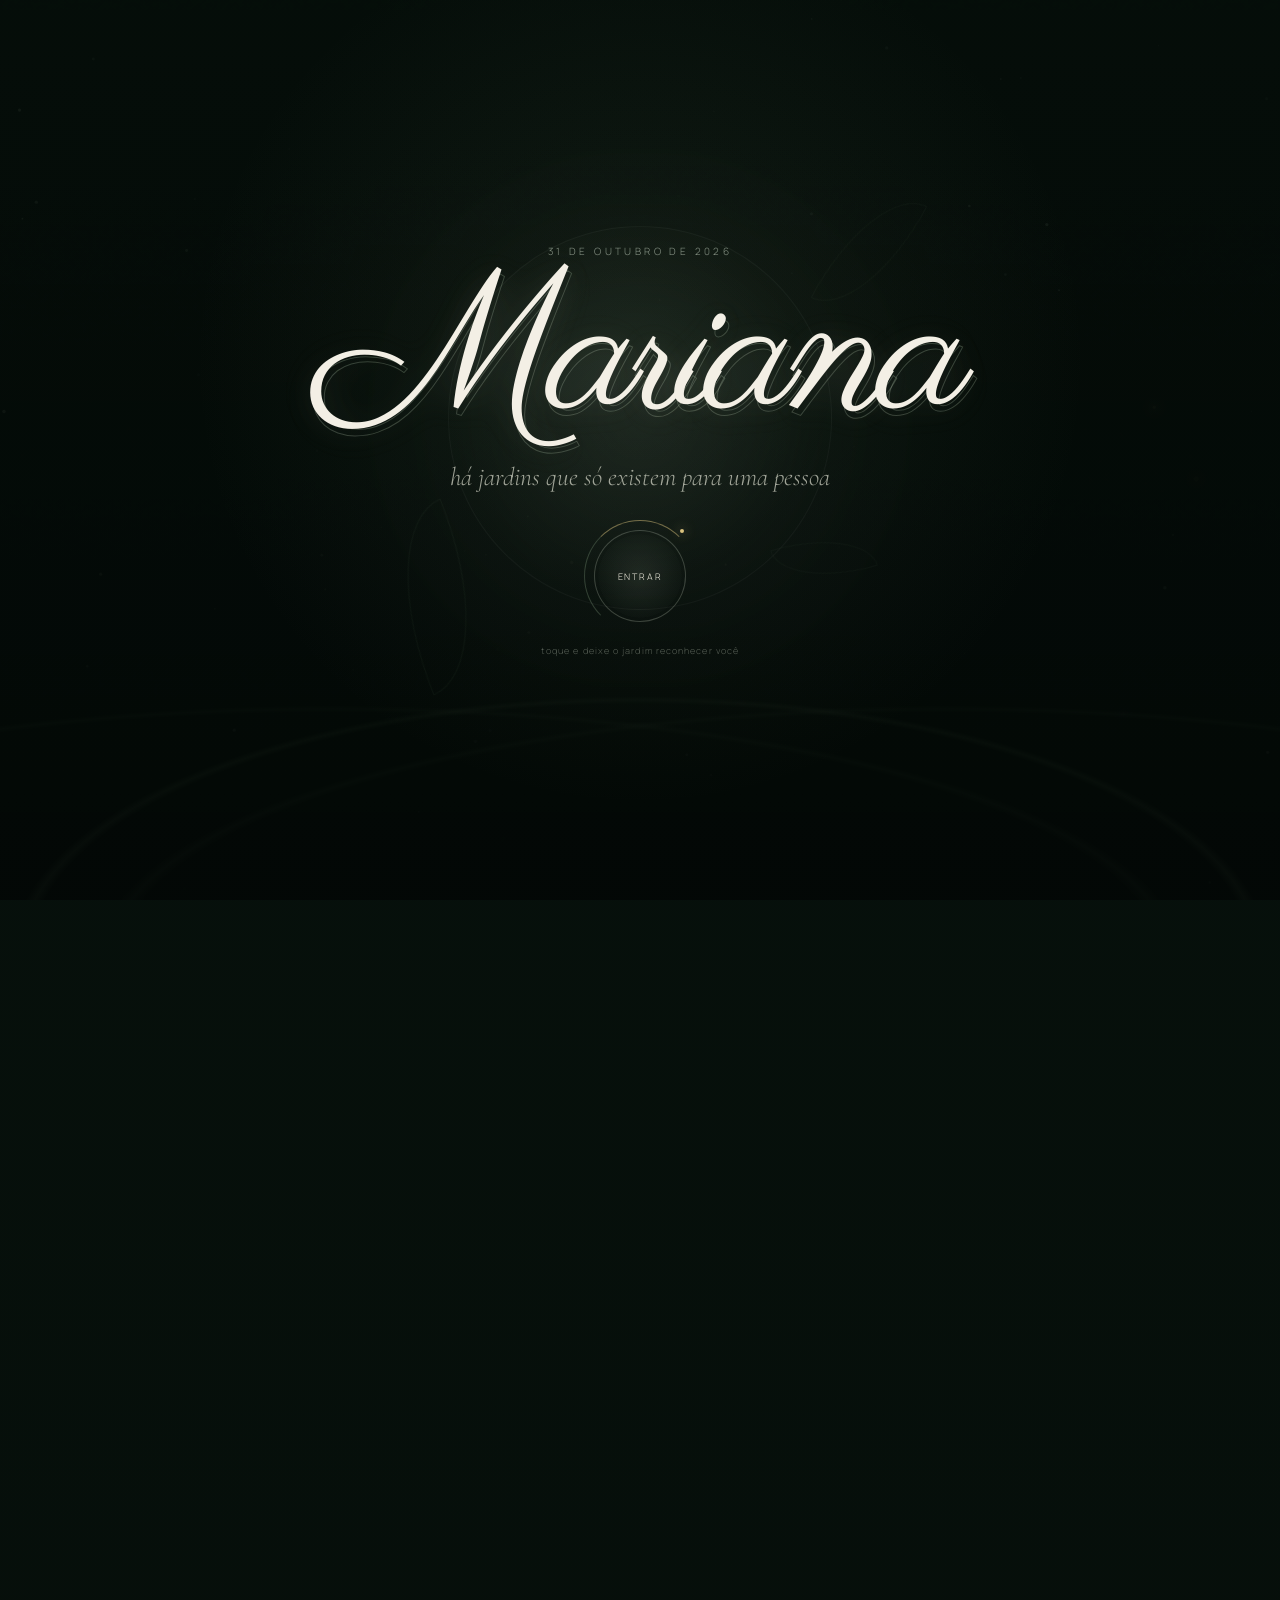
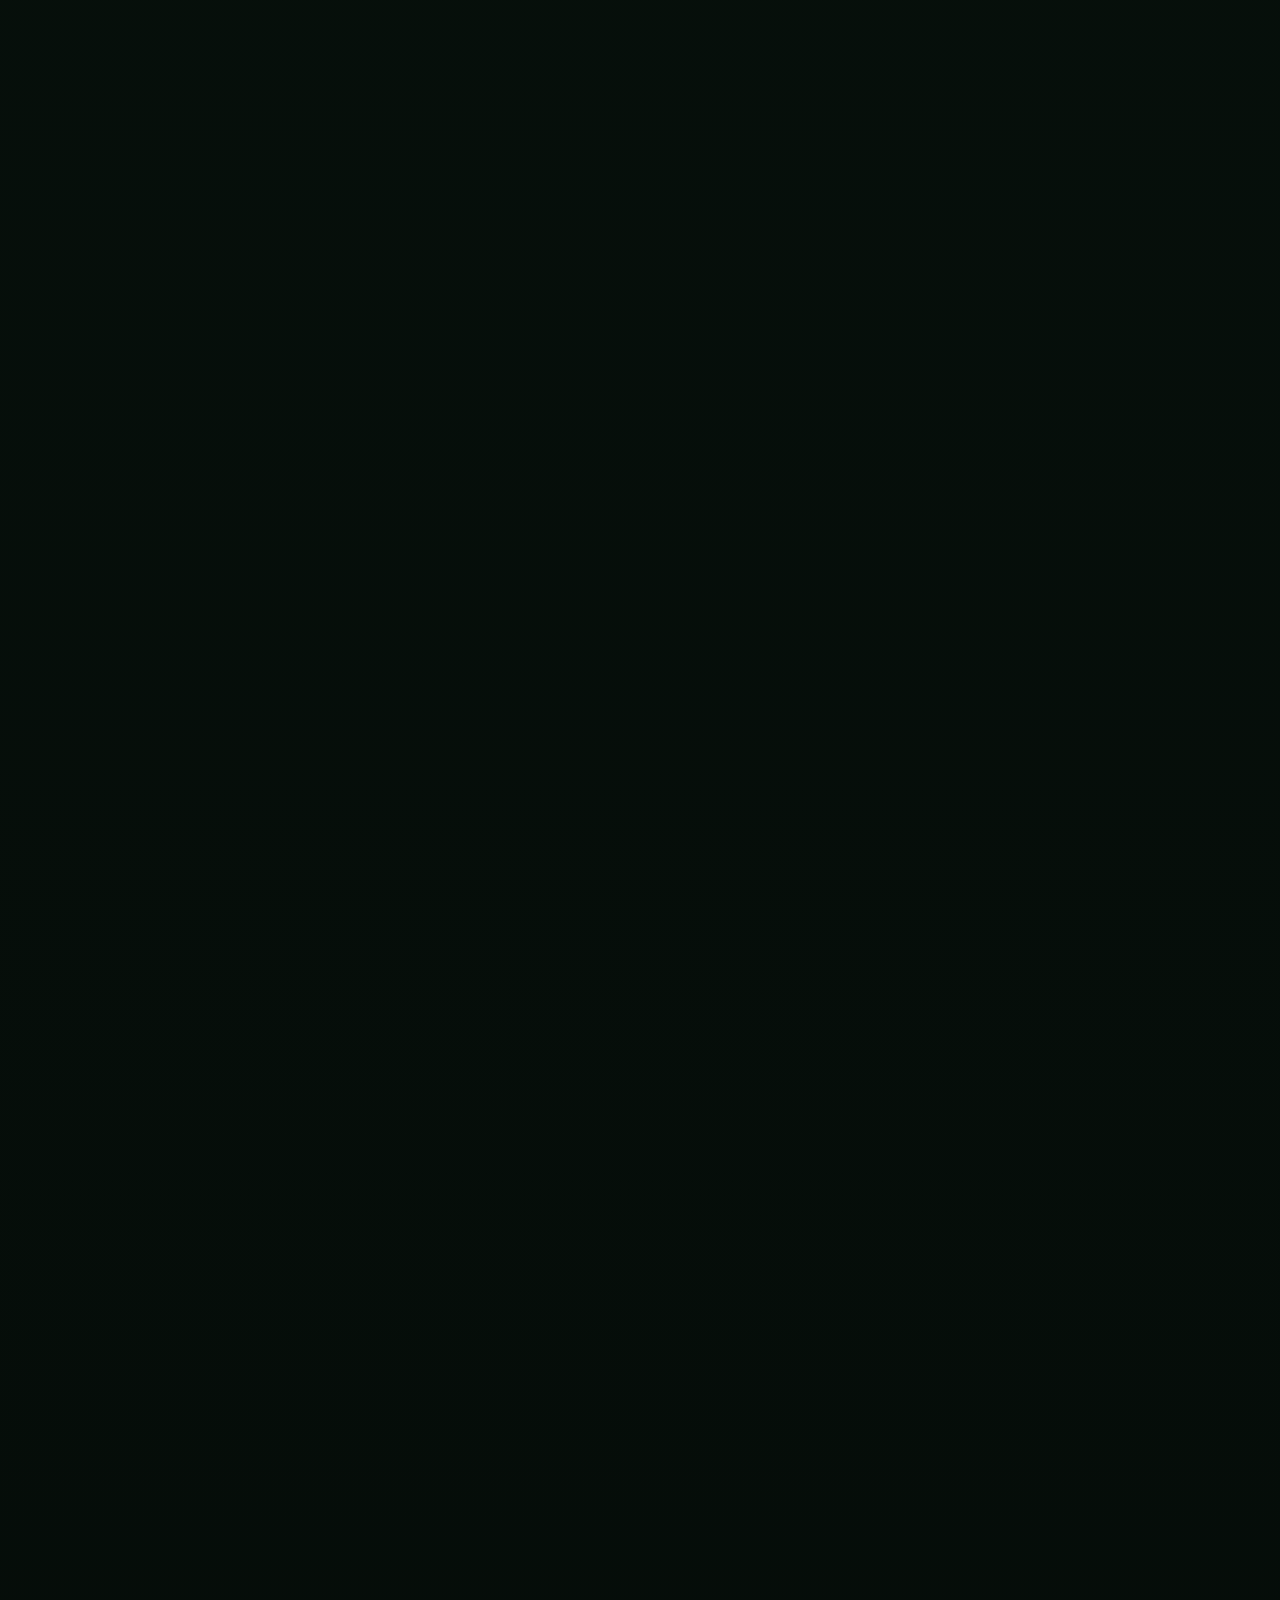
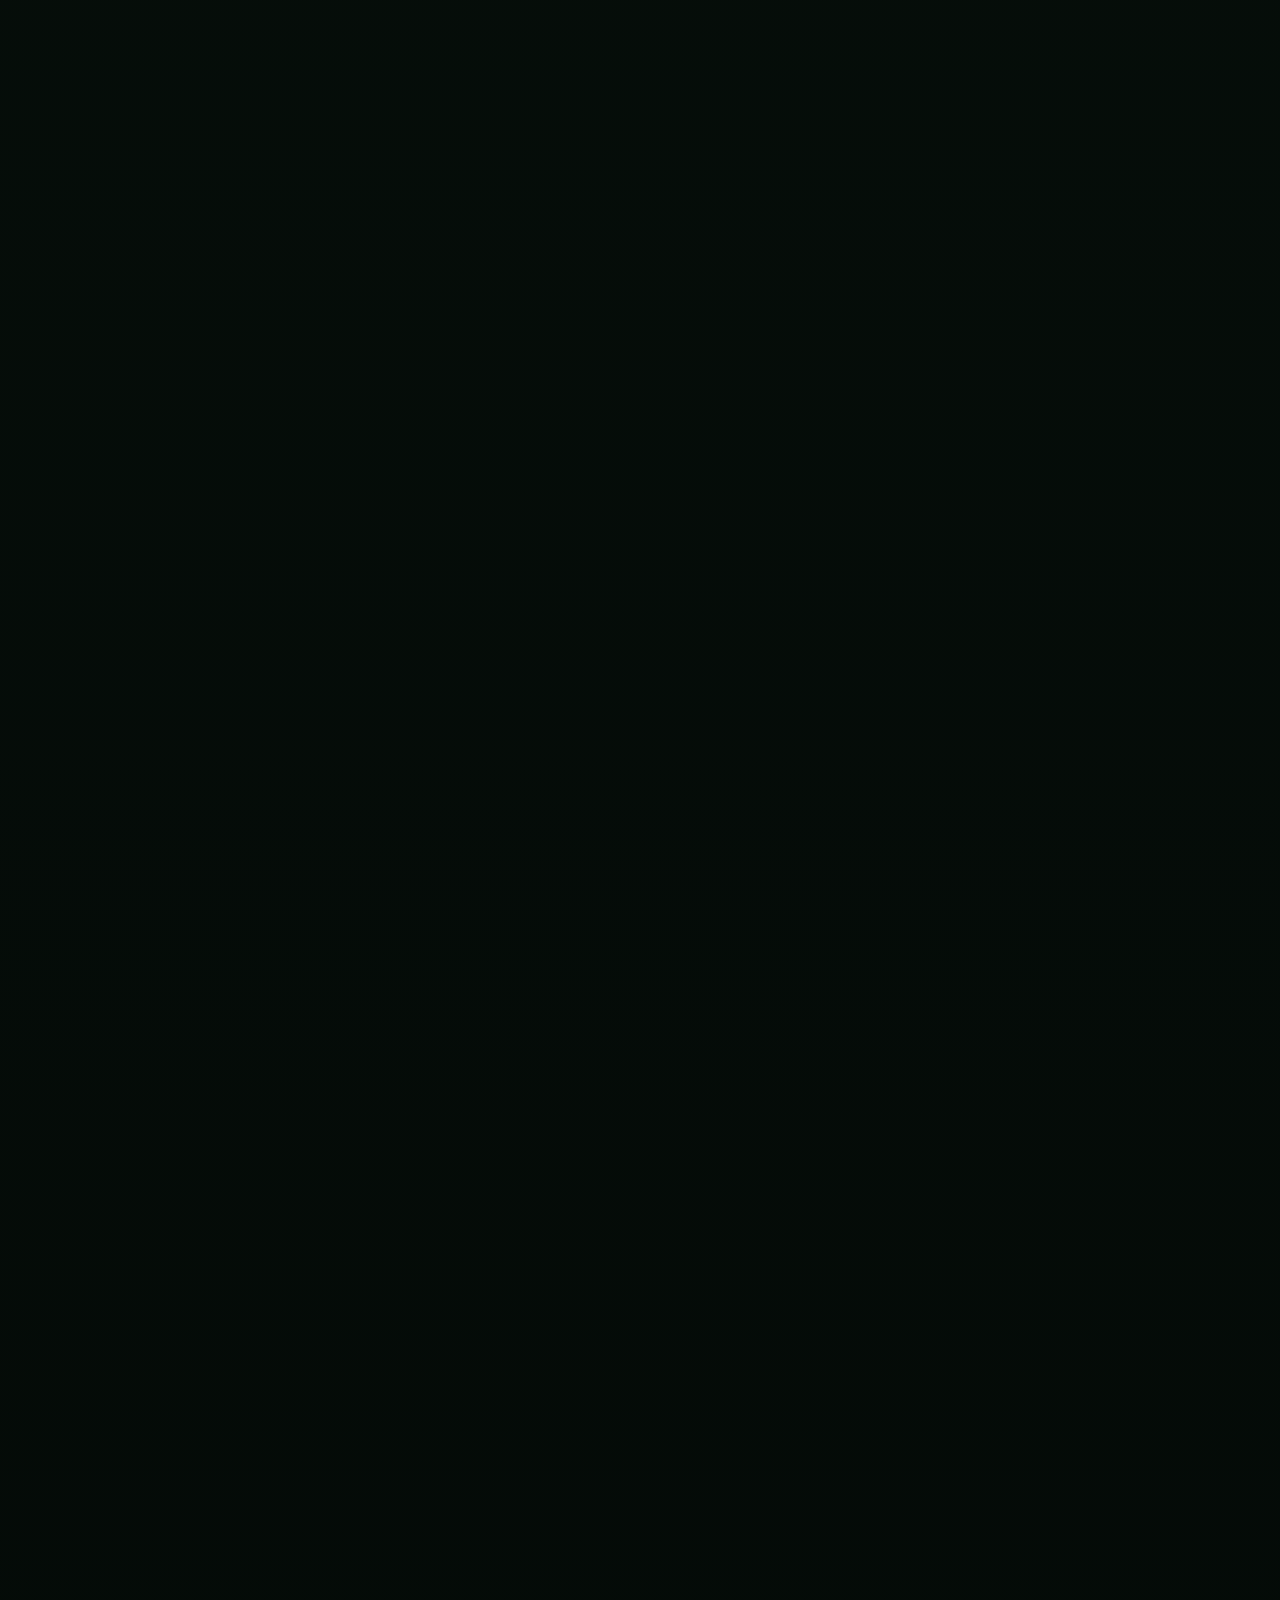
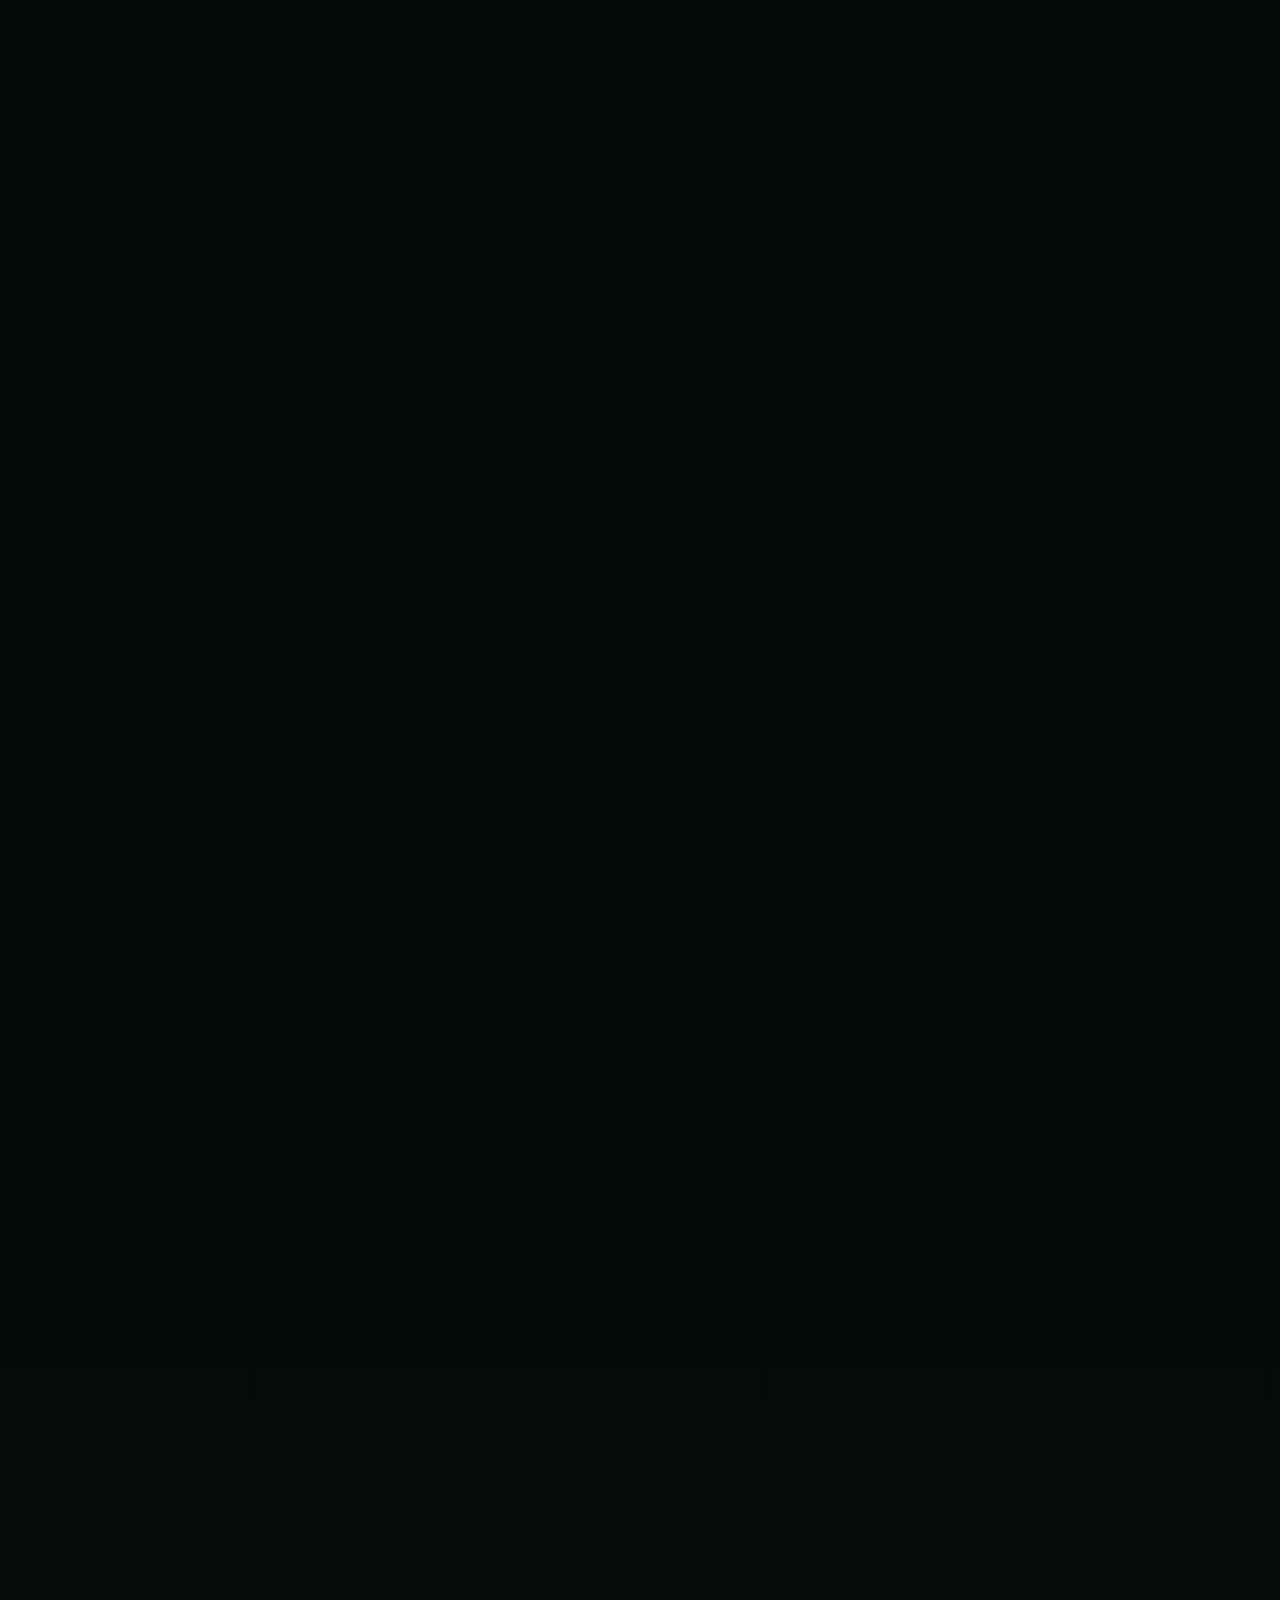
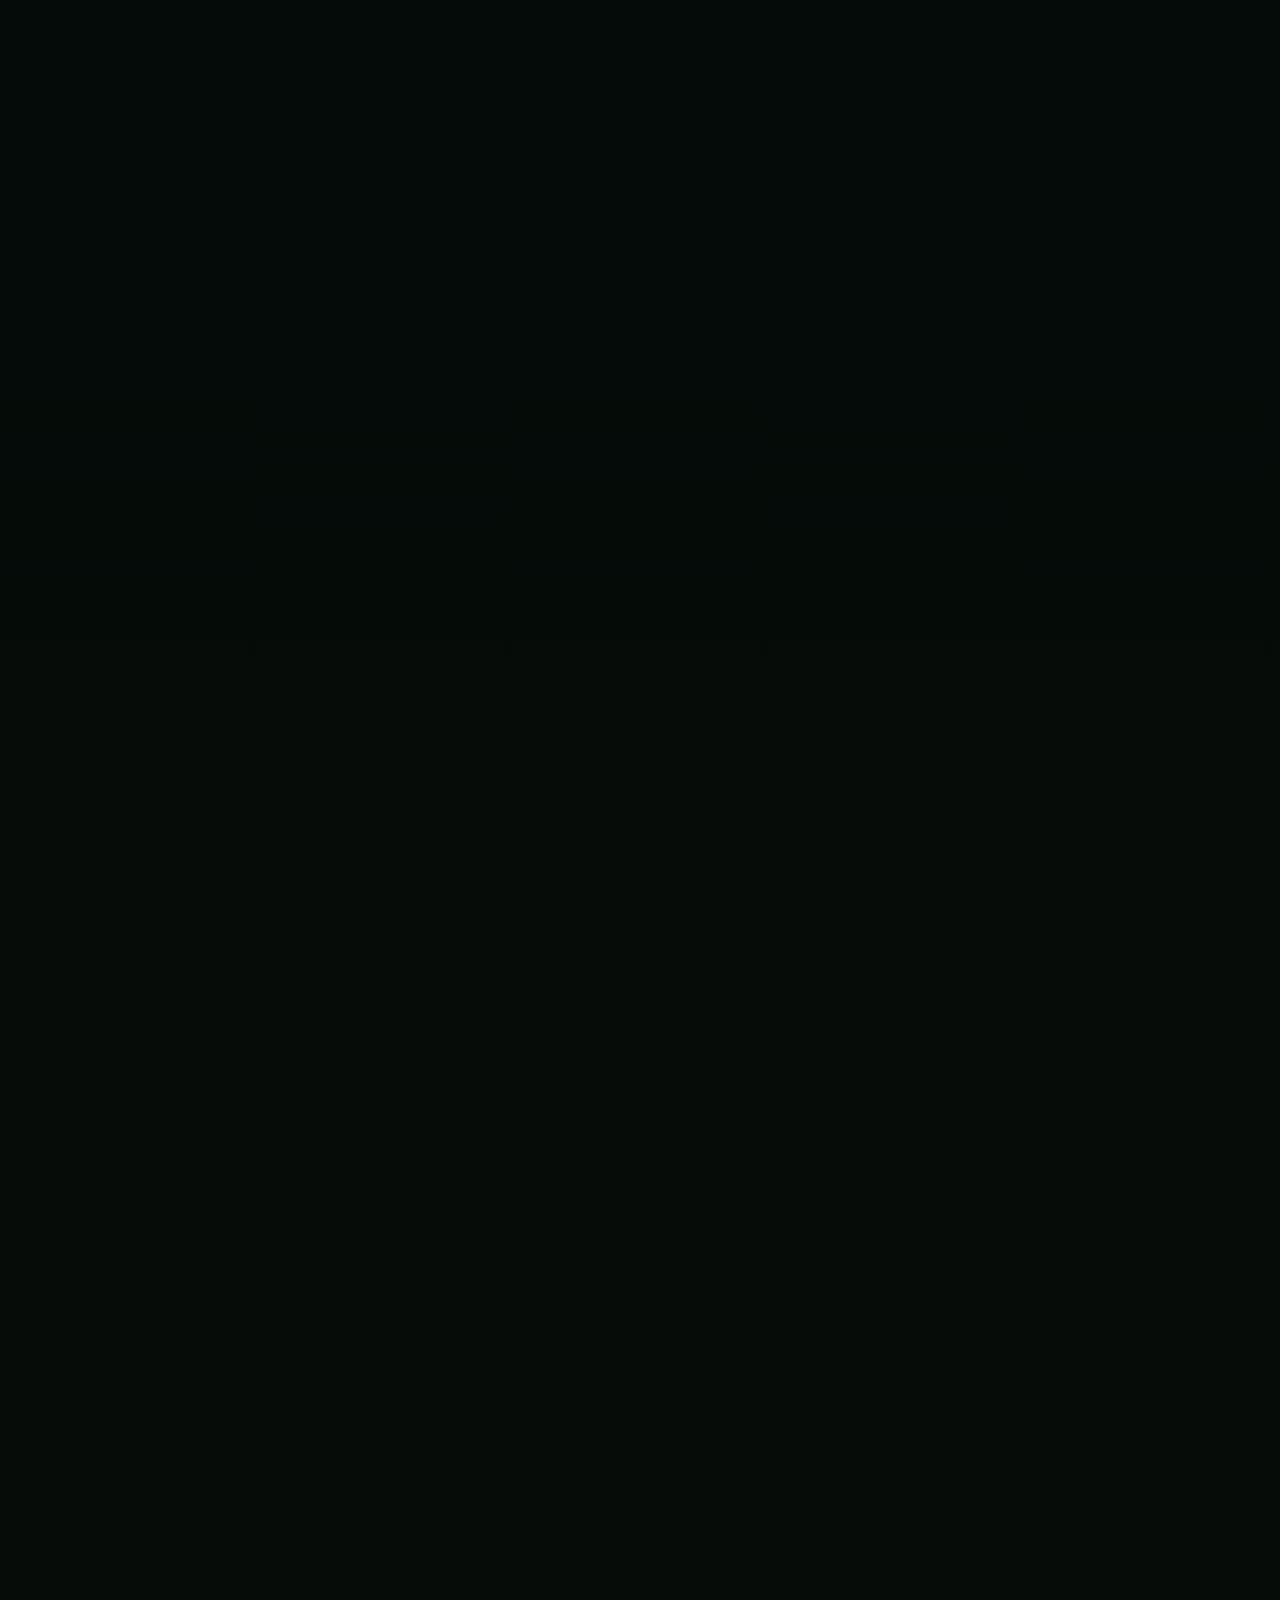
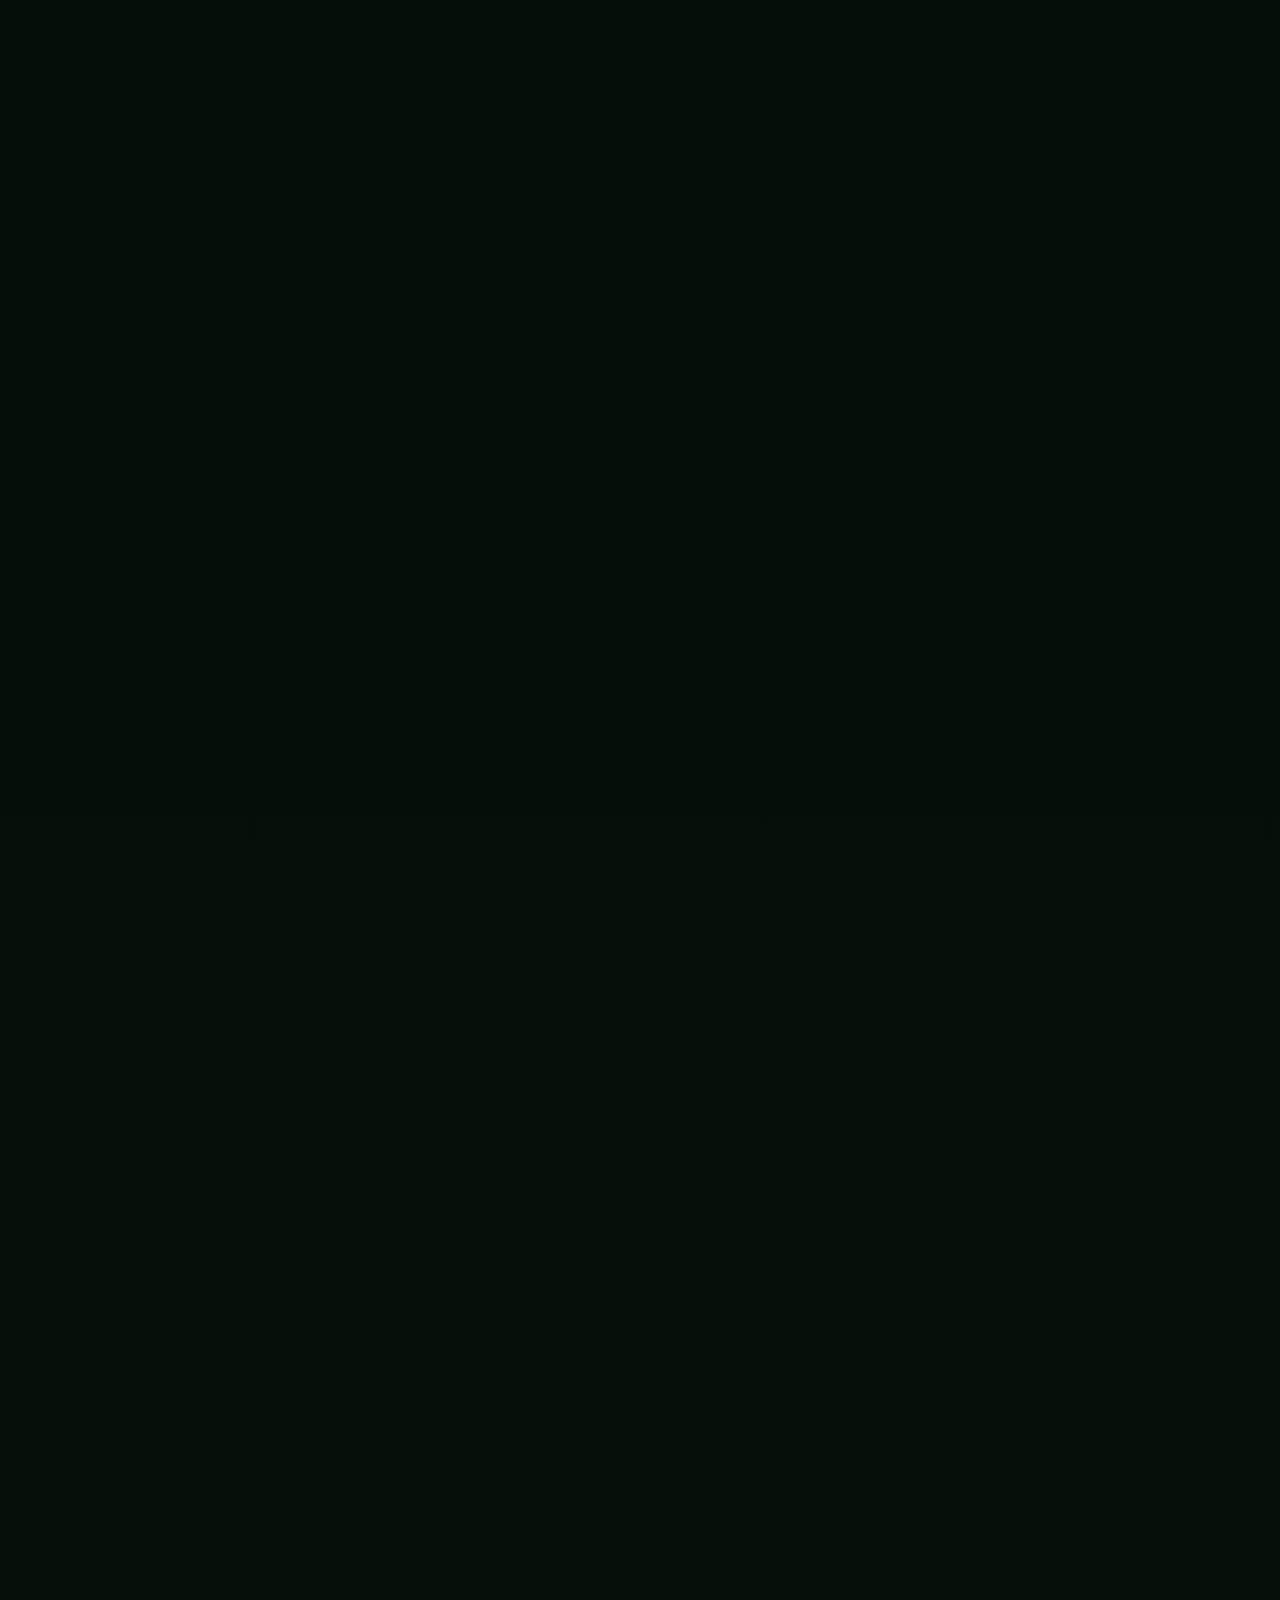
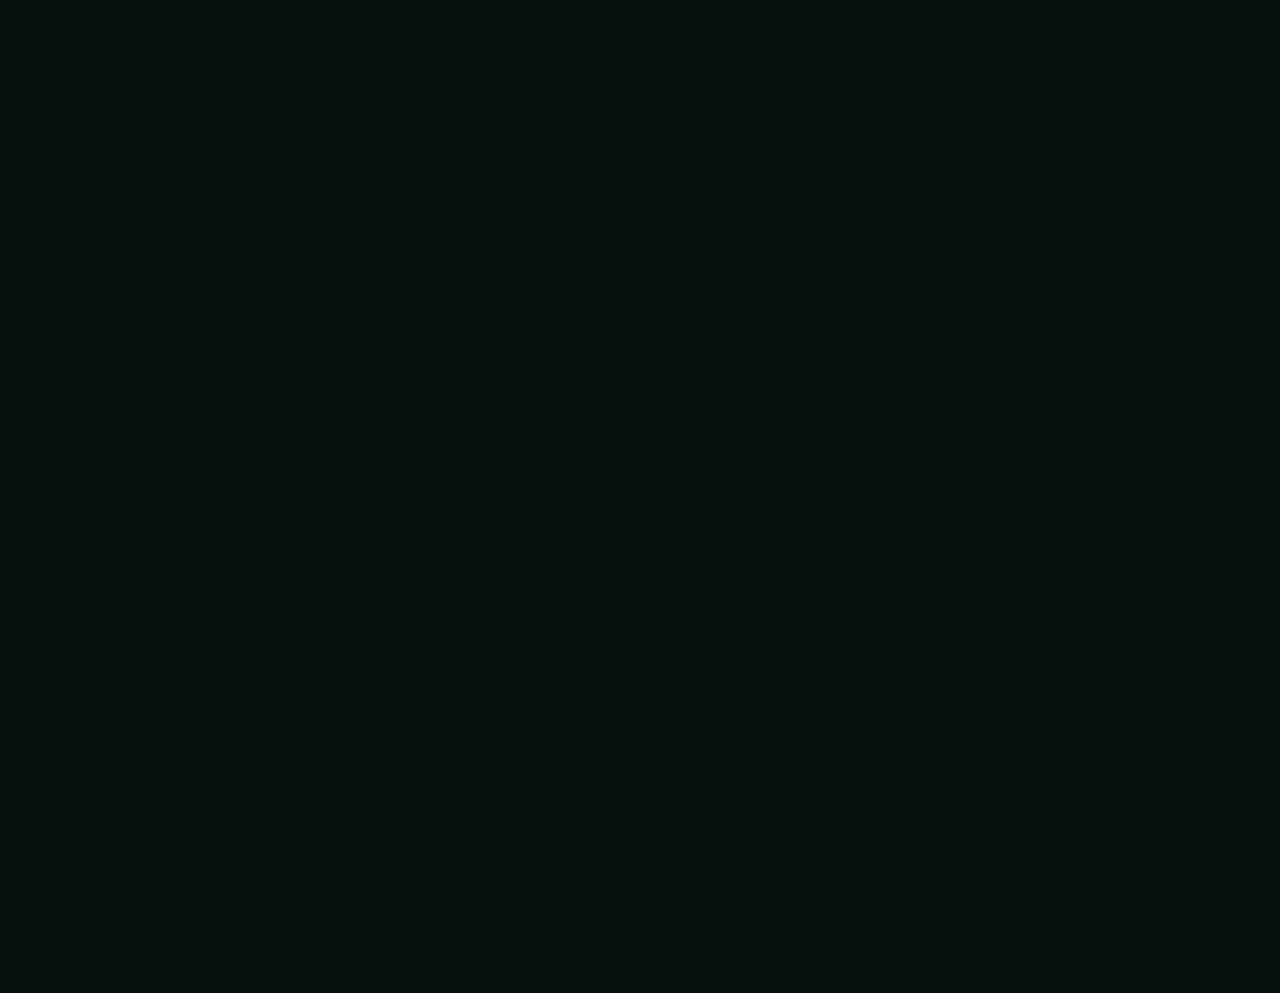
==== index.html @ f727114e "Add files via upload" ====
<!doctype html>
<html lang="pt-BR">
<head>
  <meta charset="utf-8" />
  <meta name="viewport" content="width=device-width, initial-scale=1, viewport-fit=cover" />
  <meta name="theme-color" content="#07100c" />
  <meta name="description" content="Um jardim digital criado para Mariana Machado florescer em 31 de outubro." />
  <meta property="og:title" content="Mariana floresce" />
  <meta property="og:description" content="Algumas pessoas recebem flores. Mariana recebeu um jardim que aprende a florescer com ela." />
  <meta property="og:type" content="website" />
  <link rel="icon" href="flower-icon.svg" type="image/svg+xml" />
  <link rel="preconnect" href="https://fonts.googleapis.com" />
  <link rel="preconnect" href="https://fonts.gstatic.com" crossorigin />
  <link href="https://fonts.googleapis.com/css2?family=Cormorant+Garamond:ital,wght@0,400;0,500;0,600;1,400;1,500&family=Manrope:wght@300;400;500;600&family=Parisienne&display=swap" rel="stylesheet" />
  <link rel="stylesheet" href="styles.css" />
  <title>Mariana floresce</title>
</head>
<body>
  <canvas id="nightCanvas" aria-hidden="true"></canvas>
  <canvas id="gardenCanvas" aria-hidden="true"></canvas>
  <div class="grain" aria-hidden="true"></div>

  <button class="sound-button glass" id="soundButton" aria-label="Ativar som">
    <span class="sound-dot"></span>
    <span class="sound-label">som</span>
  </button>

  <div class="progress" aria-hidden="true"><span id="progressBar"></span></div>

  <section class="gate" id="gate" aria-label="Entrada do jardim">
    <div class="gate-moon" aria-hidden="true">
      <div class="moon-halo"></div>
      <div class="moon-core"></div>
      <div class="moon-leaf leaf-a"></div>
      <div class="moon-leaf leaf-b"></div>
      <div class="moon-leaf leaf-c"></div>
    </div>

    <div class="gate-copy">
      <p class="eyebrow">31 de outubro de 2026</p>
      <h1 class="signature" data-text="Mariana">Mariana</h1>
      <p class="gate-line">há jardins que só existem para uma pessoa</p>
      <button class="enter-button" id="enterButton">
        <span>entrar</span>
        <span class="enter-orbit" aria-hidden="true"></span>
      </button>
      <p class="microcopy">toque e deixe o jardim reconhecer você</p>
    </div>

    <div class="gate-roots" aria-hidden="true"></div>
  </section>

  <main id="experience" class="experience" aria-hidden="true">
    <section class="scene hero-scene" id="sceneHero">
      <div class="scene-inner hero-inner">
        <p class="eyebrow reveal">uma noite para Mariana Machado</p>
        <h2 class="display reveal">
          algumas noites assustam
          <span>esta queria florescer</span>
        </h2>
        <p class="body-copy reveal">
          mova devagar
          <br />
          onde você passar algo vai nascer
        </p>
        <div class="scroll-cue reveal" aria-hidden="true">
          <span></span>
          <small>desça como quem entra num bosque</small>
        </div>
      </div>
      <div class="hero-bloom" aria-hidden="true">
        <div class="petal p1"></div><div class="petal p2"></div><div class="petal p3"></div><div class="petal p4"></div>
        <div class="petal p5"></div><div class="petal p6"></div><div class="petal p7"></div><div class="petal p8"></div>
        <div class="flower-heart"></div>
      </div>
    </section>

    <section class="scene garden-scene" id="sceneGarden">
      <div class="scene-inner split">
        <div>
          <p class="eyebrow reveal">o jardim aprende seus gestos</p>
          <h2 class="display reveal">você toca o escuro<br /><span>e ele devolve vida</span></h2>
        </div>
        <div class="body-copy reveal garden-instructions">
          <p>mova o cursor</p>
          <p>toque a tela</p>
          <p>pare por alguns segundos</p>
          <p>cada gesto deixa uma espécie diferente</p>
        </div>
      </div>
      <div class="garden-meter glass reveal" id="gardenMeter">
        <span>flores que nasceram com você</span>
        <strong id="flowerCount">0</strong>
      </div>
    </section>

    <section class="scene seed-scene" id="sceneSeed">
      <div class="seed-orbit" aria-hidden="true"><span></span><span></span><span></span></div>
      <div class="scene-inner narrow center">
        <p class="eyebrow reveal">uma semente só sua</p>
        <h2 class="display reveal">plante uma coisa<br /><span>que você gostaria que nunca acabasse</span></h2>
        <form class="seed-form reveal" id="seedForm">
          <label for="seedInput">escreva aqui</label>
          <div class="seed-field">
            <input id="seedInput" maxlength="80" autocomplete="off" placeholder="uma palavra ou um pequeno desejo" />
            <button type="submit">plantar</button>
          </div>
        </form>
        <div class="planted-message" id="plantedMessage" aria-live="polite"></div>
        <div class="seed-flower-stage" id="seedFlowerStage" aria-hidden="true"></div>
      </div>
    </section>

    <section class="scene herbarium-scene" id="sceneHerbarium">
      <div class="scene-inner">
        <p class="eyebrow reveal">herbário de Mariana</p>
        <h2 class="display reveal">espécies que a botânica<br /><span>ainda não conseguiu explicar</span></h2>
        <div class="herbarium-grid">
          <article class="specimen reveal" data-species="noctiflora">
            <canvas class="specimen-canvas" width="420" height="520"></canvas>
            <div class="specimen-copy">
              <p class="latin">Mariana noctiflora</p>
              <h3>floresce principalmente quando ri</h3>
              <p>espécie rara encontrada uma única vez e impossível de reproduzir em laboratório</p>
            </div>
          </article>

          <article class="specimen reveal" data-species="luminosum">
            <canvas class="specimen-canvas" width="420" height="520"></canvas>
            <div class="specimen-copy">
              <p class="latin">Machado luminosum</p>
              <h3>cresce mesmo depois dos dias difíceis</h3>
              <p>prefere carinho música silêncio confortável e lugares onde pode ser completamente ela</p>
            </div>
          </article>

          <article class="specimen reveal" data-species="persistentis">
            <canvas class="specimen-canvas" width="420" height="520"></canvas>
            <div class="specimen-copy">
              <p class="latin">Amor persistentis</p>
              <h3>não consta em nenhum catálogo conhecido</h3>
              <p>há indícios de que apareceu quando alguém percebeu que amar também pode ser cultivar</p>
            </div>
          </article>

          <article class="specimen reveal" data-species="impossibilis">
            <canvas class="specimen-canvas" width="420" height="520"></canvas>
            <div class="specimen-copy">
              <p class="latin">Unica impossibilis</p>
              <h3>nenhuma outra cresce do mesmo jeito</h3>
              <p>a forma das pétalas muda conforme quem observa e por isso nunca é exatamente a mesma flor</p>
            </div>
          </article>
        </div>
      </div>
    </section>

    <section class="scene constellation-scene" id="sceneConstellation">
      <canvas id="constellationCanvas" aria-hidden="true"></canvas>
      <div class="scene-inner constellation-copy">
        <p class="eyebrow reveal">olhei para cima</p>
        <h2 class="display reveal">procurei você nas estrelas<br /><span>mas elas já sabiam seu nome</span></h2>
        <p class="body-copy reveal">mova a luz sobre o céu</p>
      </div>
    </section>

    <section class="scene code-scene" id="sceneCode">
      <div class="scene-inner code-layout">
        <div class="code-intro">
          <p class="eyebrow reveal">há coisas que eu sei dizer melhor programando</p>
          <h2 class="display reveal">então ensinei o computador<br /><span>a cuidar de uma flor</span></h2>
        </div>
        <div class="terminal glass reveal" id="terminal">
          <div class="terminal-top"><span></span><span></span><span></span><small>mariana.floresce</small></div>
          <pre id="terminalCode" aria-label="Código poético"></pre>
          <button class="run-button" id="runCodeButton">executar</button>
        </div>
      </div>
      <div class="code-bloom" id="codeBloom" aria-hidden="true"></div>
    </section>

    <section class="scene rare-scene" id="sceneRare">
      <div class="rare-vines" aria-hidden="true"></div>
      <div class="scene-inner narrow center">
        <p class="eyebrow reveal">a flor que abre uma vez por ano</p>
        <h2 class="display reveal">ela não abre para qualquer pessoa</h2>
        <p class="body-copy reveal">diga o nome que este jardim estava esperando</p>
        <button class="name-button reveal" id="nameButton">dizer Mariana</button>
        <p class="rare-status" id="rareStatus"></p>
        <div class="rare-flower" id="rareFlower" aria-hidden="true">
          <div class="rare-petal rp1"></div><div class="rare-petal rp2"></div><div class="rare-petal rp3"></div><div class="rare-petal rp4"></div>
          <div class="rare-petal rp5"></div><div class="rare-petal rp6"></div><div class="rare-petal rp7"></div><div class="rare-petal rp8"></div>
          <div class="rare-core"><span>era você</span></div>
        </div>
      </div>
    </section>

    <section class="scene roots-scene" id="sceneRoots">
      <canvas id="rootsCanvas" aria-hidden="true"></canvas>
      <div class="scene-inner narrow center roots-copy">
        <p class="eyebrow reveal">algumas coisas criam raízes</p>
        <h2 class="display reveal">tudo que vivi antes de você<br /><span>de alguma forma terminou aqui</span></h2>
        <p class="mariana-full reveal">Mariana Machado</p>
      </div>
    </section>

    <section class="scene final-scene" id="sceneFinal">
      <div class="final-flower" id="finalFlower" aria-hidden="true">
        <span class="stem"></span>
        <span class="leaf left"></span>
        <span class="leaf right"></span>
        <div class="mini-bloom">
          <i></i><i></i><i></i><i></i><i></i><i></i><i></i><i></i>
          <b></b>
        </div>
      </div>
      <div class="final-lines" id="finalLines" aria-live="polite">
        <p>eu poderia ter comprado flores</p>
        <p>mas elas morreriam</p>
        <p>então programei um jardim</p>
        <p>para que alguma versão destas flores continue esperando por você</p>
        <p class="final-date">feliz 31 de outubro Mariana</p>
        <p class="love">eu te amo</p>
      </div>
      <button class="return-button" id="returnButton">voltar ao jardim</button>
    </section>

    <footer>
      <p>feito para Mariana Machado em uma noite que decidiu florescer</p>
    </footer>
  </main>

  <script src="script.js"></script>
</body>
</html>
---- styles.css ----
:root {
  --ink: #06100b;
  --ink-2: #0b1710;
  --fern: #6f9e76;
  --sage: #a9c7a4;
  --mist: #dce8d7;
  --ivory: #f1efe2;
  --gold: #d9c27e;
  --petal: #e8d7dc;
  --rose: #c995a5;
  --blue: #94b8c1;
  --glass: rgba(240, 248, 238, 0.06);
  --line: rgba(232, 244, 228, 0.14);
  --serif: "Cormorant Garamond", Georgia, serif;
  --sans: "Manrope", system-ui, sans-serif;
  --script: "Parisienne", cursive;
}

* { box-sizing: border-box; }
html { scroll-behavior: smooth; background: var(--ink); }
body {
  margin: 0;
  min-width: 320px;
  background:
    radial-gradient(circle at 50% -20%, rgba(121, 151, 115, 0.14), transparent 35rem),
    linear-gradient(180deg, #07110c 0%, #040a07 52%, #08110c 100%);
  color: var(--ivory);
  font-family: var(--sans);
  font-weight: 300;
  overflow-x: hidden;
}
body.locked { overflow: hidden; }
button, input { font: inherit; }
button { color: inherit; }
::selection { background: rgba(217, 194, 126, 0.25); color: #fffdf6; }

#nightCanvas,
#gardenCanvas {
  position: fixed;
  inset: 0;
  width: 100%;
  height: 100%;
  pointer-events: none;
}
#nightCanvas { z-index: 0; opacity: .9; }
#gardenCanvas { z-index: 4; opacity: 0; transition: opacity 1.2s ease; }
body.entered #gardenCanvas { opacity: 1; }
body.final-mode #gardenCanvas { opacity: 0; }
body.final-mode .sound-button,
body.final-mode .progress { opacity: 0; pointer-events: none; }

.grain {
  position: fixed;
  z-index: 50;
  inset: 0;
  pointer-events: none;
  opacity: .10;
  background-image: url("data:image/svg+xml,%3Csvg viewBox='0 0 180 180' xmlns='http://www.w3.org/2000/svg'%3E%3Cfilter id='n'%3E%3CfeTurbulence type='fractalNoise' baseFrequency='.9' numOctaves='3' stitchTiles='stitch'/%3E%3C/filter%3E%3Crect width='100%25' height='100%25' filter='url(%23n)' opacity='.55'/%3E%3C/svg%3E");
  mix-blend-mode: soft-light;
}

.glass {
  background: linear-gradient(135deg, rgba(236, 245, 231, 0.075), rgba(236, 245, 231, 0.025));
  border: 1px solid rgba(225, 241, 220, .12);
  box-shadow: inset 0 1px 0 rgba(255,255,255,.04), 0 18px 70px rgba(0,0,0,.18);
  backdrop-filter: blur(18px);
  -webkit-backdrop-filter: blur(18px);
}

.sound-button {
  position: fixed;
  z-index: 70;
  top: 24px;
  right: 24px;
  height: 42px;
  padding: 0 15px;
  border-radius: 999px;
  display: flex;
  align-items: center;
  gap: 9px;
  border: 1px solid rgba(235,244,229,.12);
  cursor: pointer;
  opacity: 0;
  transform: translateY(-10px);
  pointer-events: none;
  transition: .5s ease;
}
body.entered .sound-button { opacity: 1; transform: none; pointer-events: auto; }
.sound-dot {
  width: 7px; height: 7px; border-radius: 50%;
  background: var(--sage);
  box-shadow: 0 0 18px rgba(169,199,164,.6);
}
.sound-button.active .sound-dot { animation: soundPulse 1.2s ease infinite; }
.sound-label { font-size: 11px; letter-spacing: .18em; text-transform: uppercase; opacity: .68; }
@keyframes soundPulse { 50% { transform: scale(1.7); box-shadow: 0 0 30px rgba(169,199,164,.9); } }

.progress {
  position: fixed;
  z-index: 65;
  top: 0; left: 0; right: 0;
  height: 1px;
  background: rgba(255,255,255,.03);
  opacity: 0;
  transition: opacity .5s ease;
}
body.entered .progress { opacity: 1; }
.progress span {
  display: block;
  width: 0;
  height: 100%;
  background: linear-gradient(90deg, transparent, var(--gold), var(--sage));
  box-shadow: 0 0 14px rgba(217,194,126,.35);
}

.gate {
  position: fixed;
  z-index: 60;
  inset: 0;
  min-height: 100svh;
  display: grid;
  place-items: center;
  overflow: hidden;
  background:
    radial-gradient(circle at 50% 40%, rgba(122,151,114,.11), transparent 28rem),
    linear-gradient(180deg, rgba(5,13,9,.78), rgba(3,8,6,.96));
  transition: opacity 1.4s cubic-bezier(.65,0,.35,1), visibility 1.4s;
}
.gate.leaving { opacity: 0; visibility: hidden; }
.gate-copy { position: relative; z-index: 3; text-align: center; padding: 24px; }
.eyebrow {
  margin: 0 0 18px;
  font-size: 10px;
  line-height: 1.6;
  letter-spacing: .34em;
  text-transform: uppercase;
  color: rgba(223,235,216,.58);
}
.signature {
  position: relative;
  margin: -14px 0 8px;
  font-family: var(--script);
  font-size: clamp(6rem, 17vw, 12.5rem);
  line-height: .95;
  font-weight: 400;
  letter-spacing: -.04em;
  color: #f3efe5;
  text-shadow: 0 0 36px rgba(237,234,214,.08);
}
.signature::after {
  content: attr(data-text);
  position: absolute;
  inset: 0;
  color: transparent;
  -webkit-text-stroke: 1px rgba(196,218,190,.24);
  transform: translate(3px, 7px);
  filter: blur(.2px);
  z-index: -1;
}
.gate-line {
  margin: 0 auto 38px;
  max-width: 490px;
  font-family: var(--serif);
  font-size: clamp(1.18rem, 2.4vw, 1.6rem);
  font-style: italic;
  color: rgba(236,238,222,.65);
}
.enter-button {
  position: relative;
  width: 92px;
  height: 92px;
  border-radius: 50%;
  border: 1px solid rgba(230,241,221,.22);
  background: radial-gradient(circle, rgba(223,238,215,.09), rgba(223,238,215,.015) 65%, transparent 66%);
  cursor: pointer;
  letter-spacing: .2em;
  text-transform: uppercase;
  font-size: 9px;
  transition: transform .35s ease, background .35s ease;
}
.enter-button:hover { transform: scale(1.06); background: rgba(231,241,224,.08); }
.enter-orbit {
  position: absolute;
  inset: -11px;
  border-radius: 50%;
  border: 1px solid transparent;
  border-top-color: rgba(217,194,126,.5);
  border-left-color: rgba(169,199,164,.25);
  animation: orbit 7s linear infinite;
}
.enter-orbit::after {
  content: "";
  position: absolute;
  width: 4px; height: 4px;
  border-radius: 50%;
  background: var(--gold);
  top: 8px; right: 11px;
  box-shadow: 0 0 12px rgba(217,194,126,.8);
}
@keyframes orbit { to { transform: rotate(360deg); } }
.microcopy {
  margin: 22px 0 0;
  font-size: 9px;
  letter-spacing: .12em;
  color: rgba(229,238,222,.35);
}
.gate-moon {
  position: absolute;
  width: min(75vw, 640px);
  aspect-ratio: 1;
  border-radius: 50%;
  opacity: .55;
  transform: translateY(-5%);
}
.moon-halo, .moon-core { position: absolute; inset: 0; border-radius: 50%; }
.moon-halo { background: radial-gradient(circle, rgba(197,218,188,.12), rgba(197,218,188,.025) 42%, transparent 68%); filter: blur(16px); animation: moonBreathe 9s ease-in-out infinite; }
.moon-core { inset: 20%; border: 1px solid rgba(217,228,208,.08); background: radial-gradient(circle at 40% 36%, rgba(226,235,216,.05), rgba(97,128,91,.018) 58%, transparent 70%); }
@keyframes moonBreathe { 50% { transform: scale(1.08); opacity: .65; } }
.moon-leaf {
  position: absolute;
  width: 80px; height: 180px;
  border: 1px solid rgba(126,161,121,.12);
  border-radius: 100% 0 100% 0;
  filter: blur(.1px);
}
.leaf-a { left: 12%; bottom: 8%; transform: rotate(-22deg); }
.leaf-b { right: 8%; top: 10%; transform: rotate(28deg) scale(.75); }
.leaf-c { right: 15%; bottom: 14%; transform: rotate(74deg) scale(.55); }
.gate-roots {
  position: absolute;
  left: 50%; bottom: -6vh;
  width: 120vw; height: 35vh;
  transform: translateX(-50%);
  opacity: .25;
  background:
    radial-gradient(ellipse at 50% 100%, transparent 56%, rgba(125,154,116,.14) 57%, transparent 58%),
    radial-gradient(ellipse at 30% 100%, transparent 54%, rgba(125,154,116,.09) 55%, transparent 56%),
    radial-gradient(ellipse at 70% 100%, transparent 54%, rgba(125,154,116,.09) 55%, transparent 56%);
}

.experience { position: relative; z-index: 2; visibility: hidden; }
body.entered .experience { visibility: visible; }
.scene {
  position: relative;
  min-height: 100svh;
  display: flex;
  align-items: center;
  overflow: clip;
  isolation: isolate;
}
.scene-inner {
  position: relative;
  z-index: 5;
  width: min(1180px, calc(100% - 48px));
  margin: 0 auto;
  padding: 120px 0;
}
.scene-inner.narrow { width: min(780px, calc(100% - 48px)); }
.center { text-align: center; }
.display {
  margin: 0;
  font-family: var(--serif);
  font-size: clamp(3.2rem, 8vw, 7.2rem);
  line-height: .9;
  font-weight: 400;
  letter-spacing: -.045em;
  color: rgba(244,241,229,.94);
}
.display span { display: block; color: rgba(171,199,164,.78); font-style: italic; font-weight: 400; }
.body-copy {
  font-family: var(--serif);
  font-size: clamp(1.3rem, 2.7vw, 1.9rem);
  line-height: 1.5;
  font-style: italic;
  color: rgba(229,233,216,.58);
}
.reveal { opacity: 0; transform: translateY(26px); filter: blur(8px); transition: opacity 1.1s ease, transform 1.1s ease, filter 1.1s ease; }
.reveal.visible { opacity: 1; transform: none; filter: none; }

.hero-scene { min-height: 115svh; }
.hero-inner { padding-top: 20vh; }
.hero-inner .body-copy { margin-top: 42px; max-width: 440px; }
.hero-bloom {
  position: absolute;
  right: -9vw; bottom: -16vw;
  width: min(58vw, 720px); height: min(58vw, 720px);
  opacity: .22;
  filter: drop-shadow(0 0 80px rgba(153,190,147,.09));
  animation: slowSpin 70s linear infinite;
}
@keyframes slowSpin { to { transform: rotate(360deg); } }
.petal {
  position: absolute;
  left: 42%; top: 11%;
  width: 16%; height: 41%;
  transform-origin: 50% 95%;
  border-radius: 80% 10% 80% 20%;
  border: 1px solid rgba(190,211,184,.32);
  background: linear-gradient(180deg, rgba(183,212,176,.12), transparent);
}
.p1 { transform: rotate(0deg); }.p2 { transform: rotate(45deg); }.p3 { transform: rotate(90deg); }.p4 { transform: rotate(135deg); }
.p5 { transform: rotate(180deg); }.p6 { transform: rotate(225deg); }.p7 { transform: rotate(270deg); }.p8 { transform: rotate(315deg); }
.flower-heart { position: absolute; left: 43%; top: 43%; width: 14%; aspect-ratio: 1; border-radius: 50%; background: radial-gradient(circle, rgba(217,194,126,.45), rgba(217,194,126,.02) 70%); box-shadow: 0 0 60px rgba(217,194,126,.14); }
.scroll-cue { margin-top: 70px; display: flex; align-items: center; gap: 16px; color: rgba(225,234,218,.32); }
.scroll-cue span { width: 48px; height: 1px; background: linear-gradient(90deg, rgba(219,230,211,.3), transparent); }
.scroll-cue small { font-size: 9px; letter-spacing: .12em; }

.garden-scene { min-height: 120svh; background: radial-gradient(circle at 50% 100%, rgba(44,77,52,.18), transparent 50%); }
.split { display: grid; grid-template-columns: 1.5fr .75fr; gap: 10vw; align-items: end; }
.garden-instructions { padding-bottom: 8px; }
.garden-instructions p { margin: 5px 0; }
.garden-meter {
  position: absolute;
  right: max(24px, calc((100vw - 1180px)/2));
  bottom: 56px;
  z-index: 6;
  border-radius: 24px;
  padding: 17px 19px 16px;
  min-width: 205px;
}
.garden-meter span { display: block; max-width: 160px; font-size: 9px; letter-spacing: .16em; text-transform: uppercase; color: rgba(226,236,218,.38); }
.garden-meter strong { display: block; margin-top: 5px; font-family: var(--serif); font-size: 2rem; font-weight: 400; color: var(--mist); }

.seed-scene { min-height: 115svh; background: radial-gradient(circle at 50% 48%, rgba(117,87,98,.08), transparent 36rem); }
.seed-scene .display { font-size: clamp(3rem, 6.8vw, 6.3rem); }
.seed-form { margin: 54px auto 0; width: min(620px, 100%); text-align: left; }
.seed-form label { display: block; margin: 0 0 10px 4px; color: rgba(230,236,222,.38); font-size: 9px; letter-spacing: .18em; text-transform: uppercase; }
.seed-field { display: flex; gap: 8px; border-bottom: 1px solid rgba(225,237,218,.16); padding: 7px 0 10px; }
.seed-field input { flex: 1; min-width: 0; border: 0; outline: 0; background: transparent; color: var(--ivory); font-family: var(--serif); font-size: clamp(1.35rem, 3vw, 1.8rem); font-style: italic; }
.seed-field input::placeholder { color: rgba(232,237,224,.2); }
.seed-field button, .run-button, .name-button, .return-button { border: 1px solid rgba(226,238,220,.16); background: rgba(226,238,220,.035); border-radius: 999px; padding: 12px 18px; cursor: pointer; font-size: 9px; text-transform: uppercase; letter-spacing: .16em; transition: .3s ease; }
.seed-field button:hover, .run-button:hover, .name-button:hover, .return-button:hover { background: rgba(226,238,220,.09); transform: translateY(-2px); }
.planted-message { min-height: 48px; margin: 26px auto 0; font-family: var(--serif); font-style: italic; font-size: 1.2rem; color: rgba(221,232,214,.55); }
.seed-flower-stage { position: relative; height: 220px; width: 220px; margin: 20px auto -70px; }
.seed-orbit { position: absolute; width: 70vw; height: 70vw; max-width: 780px; max-height: 780px; left: 50%; top: 50%; transform: translate(-50%, -50%); opacity: .18; }
.seed-orbit span { position: absolute; inset: 0; border: 1px solid rgba(175,201,169,.2); border-radius: 50%; }
.seed-orbit span:nth-child(2) { inset: 15%; border-style: dashed; animation: orbit 80s linear infinite reverse; }
.seed-orbit span:nth-child(3) { inset: 35%; animation: orbit 55s linear infinite; }

.herbarium-scene { padding-bottom: 90px; }
.herbarium-scene .display { max-width: 900px; }
.herbarium-grid { margin-top: 80px; display: grid; grid-template-columns: repeat(2, 1fr); gap: 18px; }
.specimen {
  position: relative;
  min-height: 660px;
  padding: 24px;
  border-radius: 30px;
  border: 1px solid rgba(220,235,214,.09);
  background: linear-gradient(160deg, rgba(222,238,216,.045), rgba(20,35,25,.025));
  overflow: hidden;
}
.specimen::before { content: ""; position: absolute; inset: 12px; border: 1px solid rgba(220,235,214,.045); border-radius: 22px; pointer-events: none; }
.specimen-canvas { display: block; width: 100%; height: 420px; object-fit: contain; }
.specimen-copy { position: relative; z-index: 2; padding: 0 14px 14px; }
.latin { margin: 0 0 8px; font-family: var(--serif); font-style: italic; color: var(--gold); font-size: 1.05rem; }
.specimen h3 { margin: 0; font-family: var(--serif); font-size: clamp(1.8rem, 3vw, 2.7rem); font-weight: 400; line-height: 1; }
.specimen-copy > p:last-child { max-width: 430px; margin: 16px 0 0; color: rgba(222,231,214,.46); font-size: .82rem; line-height: 1.7; }

.constellation-scene { min-height: 120svh; background: radial-gradient(circle at 50% 50%, rgba(73,99,94,.12), transparent 45rem); }
#constellationCanvas { position: absolute; inset: 0; width: 100%; height: 100%; }
.constellation-copy { pointer-events: none; text-align: center; }
.constellation-copy .display { font-size: clamp(3rem, 6.5vw, 6.5rem); }
.constellation-copy .body-copy { margin-top: 38px; font-size: 1.2rem; }

.code-scene { min-height: 120svh; }
.code-layout { display: grid; grid-template-columns: .95fr 1.05fr; gap: 7vw; align-items: center; }
.code-intro .display { font-size: clamp(3rem, 5.8vw, 5.5rem); }
.terminal { position: relative; border-radius: 26px; padding: 18px 18px 20px; min-height: 470px; overflow: hidden; }
.terminal::after { content: ""; position: absolute; inset: auto -10% -35% -10%; height: 60%; background: radial-gradient(circle, rgba(102,153,113,.12), transparent 60%); pointer-events: none; }
.terminal-top { display: flex; align-items: center; gap: 7px; padding: 2px 4px 16px; border-bottom: 1px solid rgba(231,239,226,.07); }
.terminal-top > span { width: 7px; height: 7px; border-radius: 50%; background: rgba(224,234,216,.15); }
.terminal-top small { margin-left: auto; font-size: 8px; letter-spacing: .12em; color: rgba(224,234,216,.25); }
#terminalCode { min-height: 330px; margin: 22px 0 0; white-space: pre-wrap; font-family: ui-monospace, SFMono-Regular, Menlo, Consolas, monospace; font-size: clamp(.72rem, 1.2vw, .9rem); line-height: 1.85; color: rgba(220,234,215,.62); }
#terminalCode .code-key { color: #b6cfac; }
.run-button { position: relative; z-index: 3; }
.code-bloom { position: absolute; inset: 0; pointer-events: none; overflow: hidden; z-index: 4; }
.code-bloom i { position: absolute; width: 11px; height: 18px; border-radius: 100% 0 100% 0; background: rgba(197,220,190,.68); animation: petalBurst 2.8s cubic-bezier(.15,.8,.2,1) forwards; }
@keyframes petalBurst { 0% { opacity: 0; transform: translate(0,0) rotate(0deg) scale(.2); } 18% { opacity: .9; } 100% { opacity: 0; transform: translate(var(--x), var(--y)) rotate(var(--r)) scale(1.2); } }

.rare-scene { min-height: 125svh; background: radial-gradient(circle at 50% 55%, rgba(123,105,115,.10), transparent 32rem); }
.rare-scene .display { font-size: clamp(3rem, 7vw, 6.8rem); }
.name-button { margin-top: 18px; padding: 15px 22px; }
.rare-status { height: 26px; margin: 20px 0 0; font-family: var(--serif); font-style: italic; color: rgba(225,235,217,.46); }
.rare-flower { position: relative; width: min(65vw, 390px); aspect-ratio: 1; margin: 22px auto -110px; transform: scale(.72); opacity: .38; transition: opacity 1.5s ease, transform 1.5s cubic-bezier(.2,.8,.2,1); }
.rare-flower.open { transform: scale(1); opacity: 1; }
.rare-petal { position: absolute; left: 39%; top: 5%; width: 22%; height: 46%; transform-origin: 50% 96%; border-radius: 100% 0 100% 20%; background: linear-gradient(180deg, rgba(228,210,218,.58), rgba(119,155,120,.08)); border: 1px solid rgba(234,219,224,.28); filter: drop-shadow(0 0 18px rgba(222,206,214,.08)); transform: rotate(var(--rot)) scaleY(.12); transition: transform 1.7s cubic-bezier(.16,.9,.25,1); }
.rare-flower.open .rare-petal { transform: rotate(var(--rot)) scaleY(1); }
.rp1{--rot:0deg}.rp2{--rot:45deg}.rp3{--rot:90deg}.rp4{--rot:135deg}.rp5{--rot:180deg}.rp6{--rot:225deg}.rp7{--rot:270deg}.rp8{--rot:315deg}
.rare-core { position: absolute; left: 35%; top: 35%; width: 30%; aspect-ratio: 1; display: grid; place-items: center; border-radius: 50%; background: radial-gradient(circle, rgba(229,206,139,.72), rgba(185,153,82,.18) 45%, transparent 70%); transform: scale(.1); transition: transform 1s ease 1s; }
.rare-flower.open .rare-core { transform: scale(1); }
.rare-core span { opacity: 0; font-family: var(--serif); font-style: italic; color: #fff7dc; font-size: 1rem; transition: opacity 1s ease 1.5s; }
.rare-flower.open .rare-core span { opacity: 1; }
.rare-vines { position: absolute; inset: 0; opacity: .22; background: radial-gradient(ellipse at 0 55%, transparent 50%, rgba(120,160,119,.12) 50.4%, transparent 51%), radial-gradient(ellipse at 100% 60%, transparent 50%, rgba(120,160,119,.12) 50.4%, transparent 51%); }

.roots-scene { min-height: 115svh; }
#rootsCanvas { position: absolute; inset: 0; width: 100%; height: 100%; opacity: .7; }
.roots-copy { pointer-events: none; }
.roots-copy .display { font-size: clamp(3rem, 6.6vw, 6.2rem); }
.mariana-full { margin: 55px 0 0; font-family: var(--script); font-size: clamp(4rem, 10vw, 8rem); color: rgba(239,235,219,.88); }

.final-scene { min-height: 110svh; flex-direction: column; justify-content: center; background: #030805; text-align: center; }
.final-flower { position: relative; width: 160px; height: 250px; margin-top: -20px; opacity: 0; transform: translateY(30px); transition: 1.6s ease; }
.final-scene.in-view .final-flower { opacity: 1; transform: none; }
.stem { position: absolute; left: 79px; bottom: 0; width: 1px; height: 145px; background: linear-gradient(180deg, rgba(152,192,148,.7), rgba(152,192,148,.08)); transform-origin: bottom; animation: growStem 3s ease both; }
@keyframes growStem { from { transform: scaleY(0); } }
.leaf { position: absolute; width: 46px; height: 22px; bottom: 62px; border: 1px solid rgba(150,190,145,.38); }
.leaf.left { left: 35px; border-radius: 100% 0 100% 0; transform: rotate(18deg); }
.leaf.right { right: 34px; bottom: 91px; border-radius: 0 100% 0 100%; transform: rotate(-18deg); }
.mini-bloom { position: absolute; width: 80px; height: 80px; left: 40px; top: 15px; }
.mini-bloom i { position: absolute; left: 31px; top: 2px; width: 18px; height: 41px; border-radius: 100% 10% 100% 10%; border: 1px solid rgba(219,232,212,.45); background: linear-gradient(180deg, rgba(223,213,218,.32), transparent); transform-origin: 50% 95%; }
.mini-bloom i:nth-child(1){transform:rotate(0)}.mini-bloom i:nth-child(2){transform:rotate(45deg)}.mini-bloom i:nth-child(3){transform:rotate(90deg)}.mini-bloom i:nth-child(4){transform:rotate(135deg)}.mini-bloom i:nth-child(5){transform:rotate(180deg)}.mini-bloom i:nth-child(6){transform:rotate(225deg)}.mini-bloom i:nth-child(7){transform:rotate(270deg)}.mini-bloom i:nth-child(8){transform:rotate(315deg)}
.mini-bloom b { position: absolute; width: 18px; height: 18px; border-radius: 50%; left: 31px; top: 31px; background: var(--gold); box-shadow: 0 0 25px rgba(217,194,126,.35); }
.final-lines { width: min(720px, calc(100% - 48px)); min-height: 290px; display: grid; place-items: center; }
.final-lines p { grid-area: 1 / 1; margin: 0; opacity: 0; transform: translateY(10px); font-family: var(--serif); font-size: clamp(1.65rem, 4vw, 3rem); line-height: 1.25; color: rgba(241,239,226,.85); transition: opacity 1.2s ease, transform 1.2s ease; }
.final-lines p.show { opacity: 1; transform: none; }
.final-lines .final-date { font-size: clamp(2.1rem, 5vw, 4rem); font-style: italic; color: var(--sage); }
.final-lines .love { font-family: var(--script); font-size: clamp(4rem, 10vw, 7rem); color: #f5eee7; }
.return-button { margin-top: 12px; opacity: 0; pointer-events: none; transition: .8s ease; }
.return-button.show { opacity: .65; pointer-events: auto; }
footer { position: relative; z-index: 3; padding: 24px; text-align: center; background: #030805; color: rgba(226,233,219,.24); font-size: 8px; letter-spacing: .15em; text-transform: uppercase; }

.seed-generated { position: absolute; left: 50%; bottom: 0; width: 1px; height: 110px; background: rgba(147,188,145,.55); transform-origin: bottom; animation: seedStem 1.4s ease both; }
.seed-generated::before, .seed-generated::after { content: ""; position: absolute; width: 30px; height: 14px; border: 1px solid rgba(153,193,149,.4); top: 48px; }
.seed-generated::before { right: 1px; border-radius: 100% 0 100% 0; transform: rotate(15deg); }
.seed-generated::after { left: 1px; top: 68px; border-radius: 0 100% 0 100%; transform: rotate(-15deg); }
@keyframes seedStem { from { transform: scaleY(0); } }
.seed-generated .head { position: absolute; width: 56px; height: 56px; left: -28px; top: -20px; animation: seedHead 1.2s ease .8s both; }
@keyframes seedHead { from { transform: scale(.05) rotate(-35deg); opacity: 0; } }
.seed-generated .head i { position: absolute; width: 13px; height: 30px; left: 21px; top: 0; border-radius: 100% 10% 100% 10%; transform-origin: 50% 93%; background: rgba(216,200,208,.58); border: 1px solid rgba(235,221,226,.22); }
.seed-generated .head b { position: absolute; width: 12px; height: 12px; border-radius: 50%; left: 22px; top: 22px; background: var(--gold); }

@media (max-width: 820px) {
  .sound-button { top: 16px; right: 16px; }
  .scene-inner, .scene-inner.narrow { width: min(100% - 32px, 1180px); padding: 96px 0; }
  .split, .code-layout { grid-template-columns: 1fr; gap: 42px; }
  .garden-instructions { max-width: 360px; }
  .garden-meter { left: 16px; right: auto; bottom: 28px; }
  .herbarium-grid { grid-template-columns: 1fr; }
  .specimen { min-height: 620px; }
  .specimen-canvas { height: 390px; }
  .terminal { min-height: 420px; }
  #terminalCode { min-height: 290px; }
  .hero-bloom { right: -35vw; bottom: -15vw; width: 95vw; height: 95vw; }
  .scroll-cue small { max-width: 160px; }
}

@media (max-width: 520px) {
  .signature { font-size: clamp(5.4rem, 27vw, 8rem); }
  .gate-line { font-size: 1.08rem; max-width: 310px; }
  .display { font-size: clamp(2.9rem, 14vw, 4.7rem); }
  .hero-inner { padding-top: 18vh; }
  .herbarium-grid { margin-top: 55px; }
  .specimen { padding: 15px; min-height: 560px; border-radius: 24px; }
  .specimen-canvas { height: 350px; }
  .seed-field { gap: 5px; }
  .seed-field button { padding: 10px 12px; }
  .rare-flower { width: 88vw; margin-bottom: -70px; }
}

@media (prefers-reduced-motion: reduce) {
  *, *::before, *::after { animation-duration: .001ms !important; animation-iteration-count: 1 !important; scroll-behavior: auto !important; }
}

body.entered.final-mode .sound-button,
body.entered.final-mode .progress {
  opacity: 0;
  pointer-events: none;
}
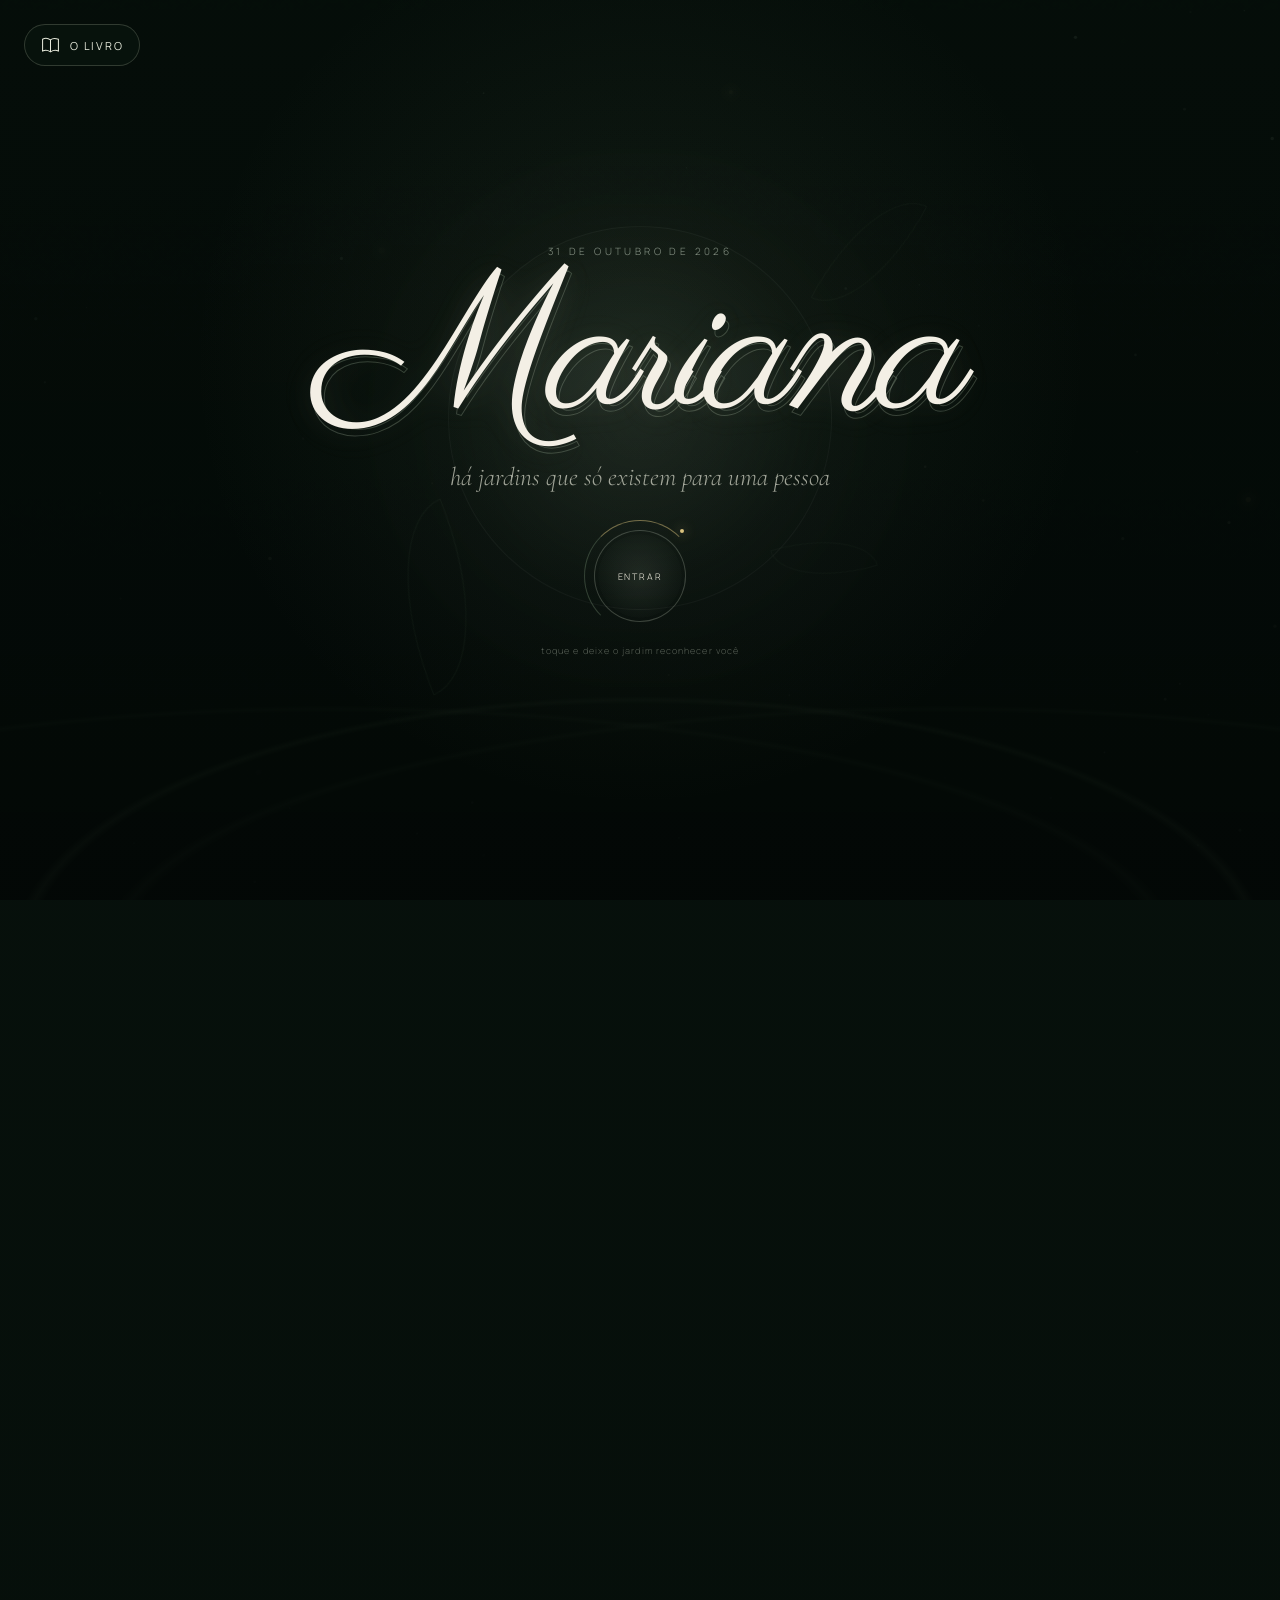
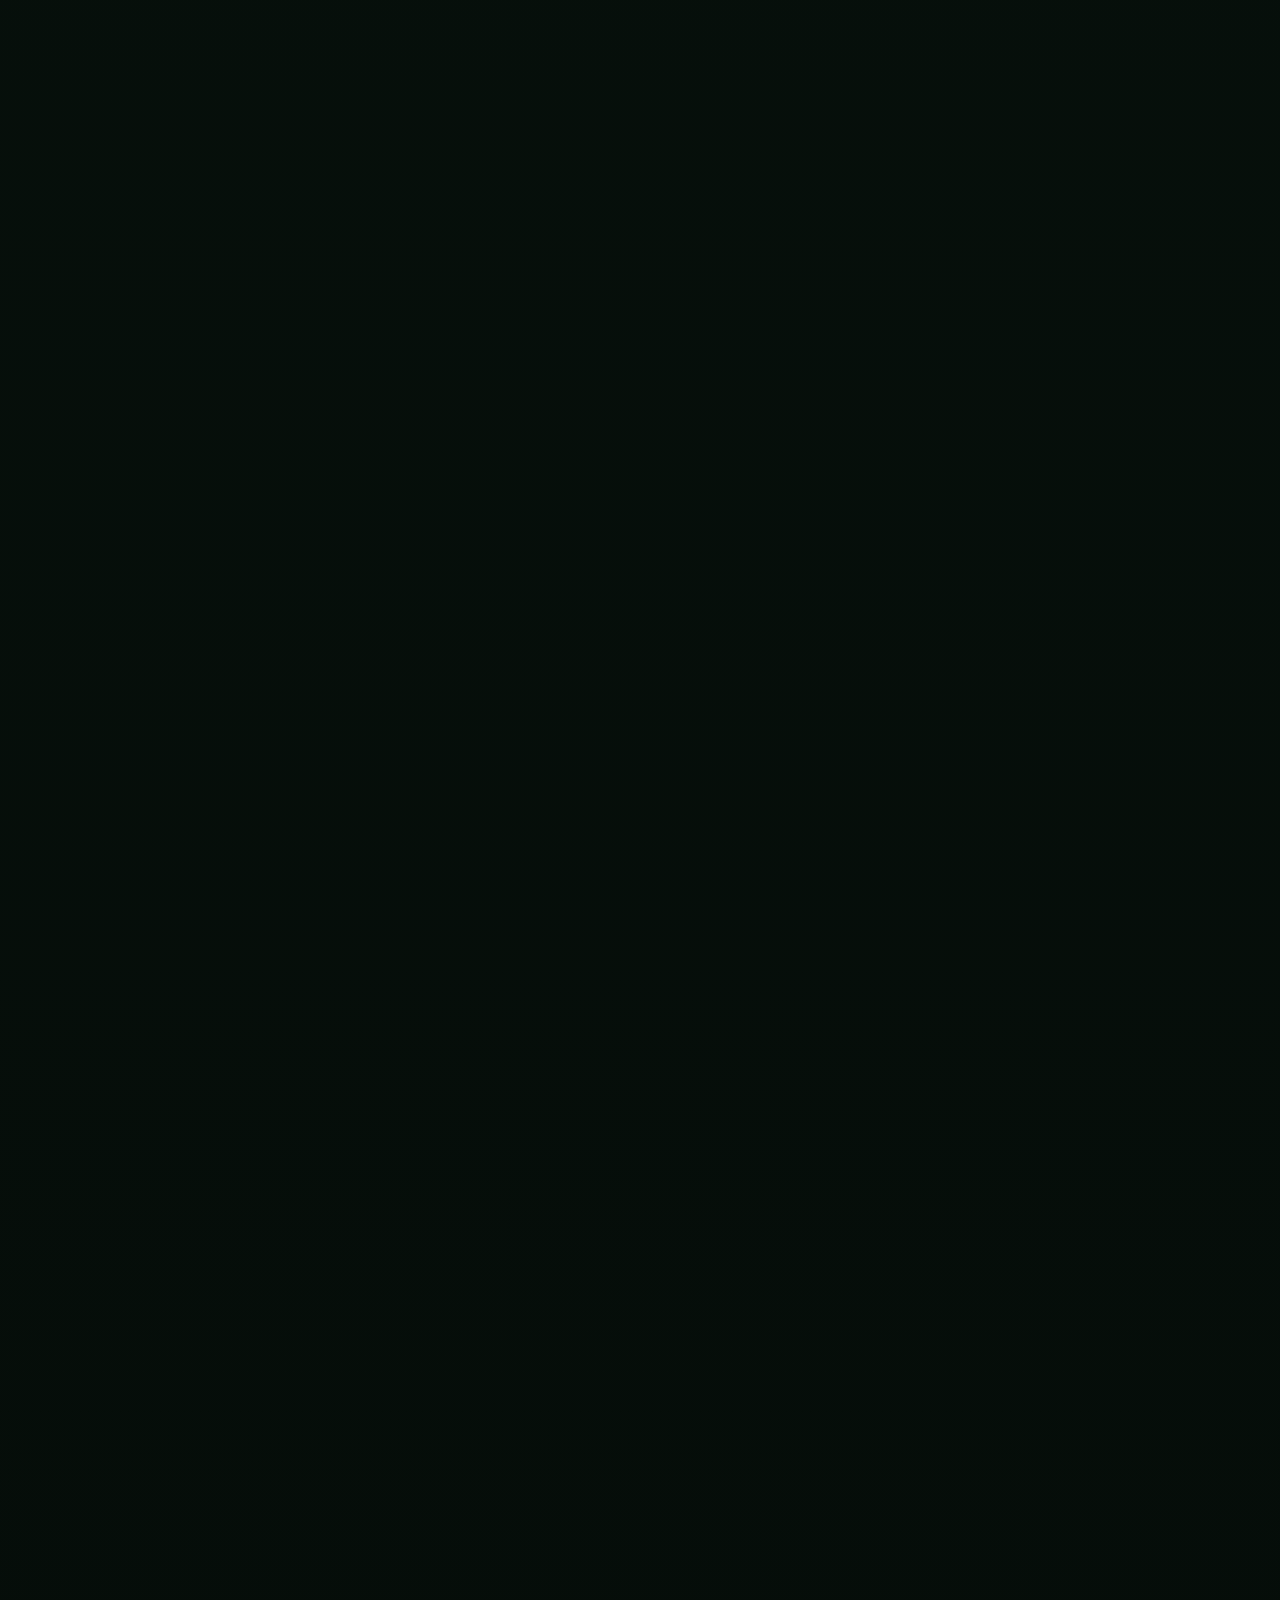
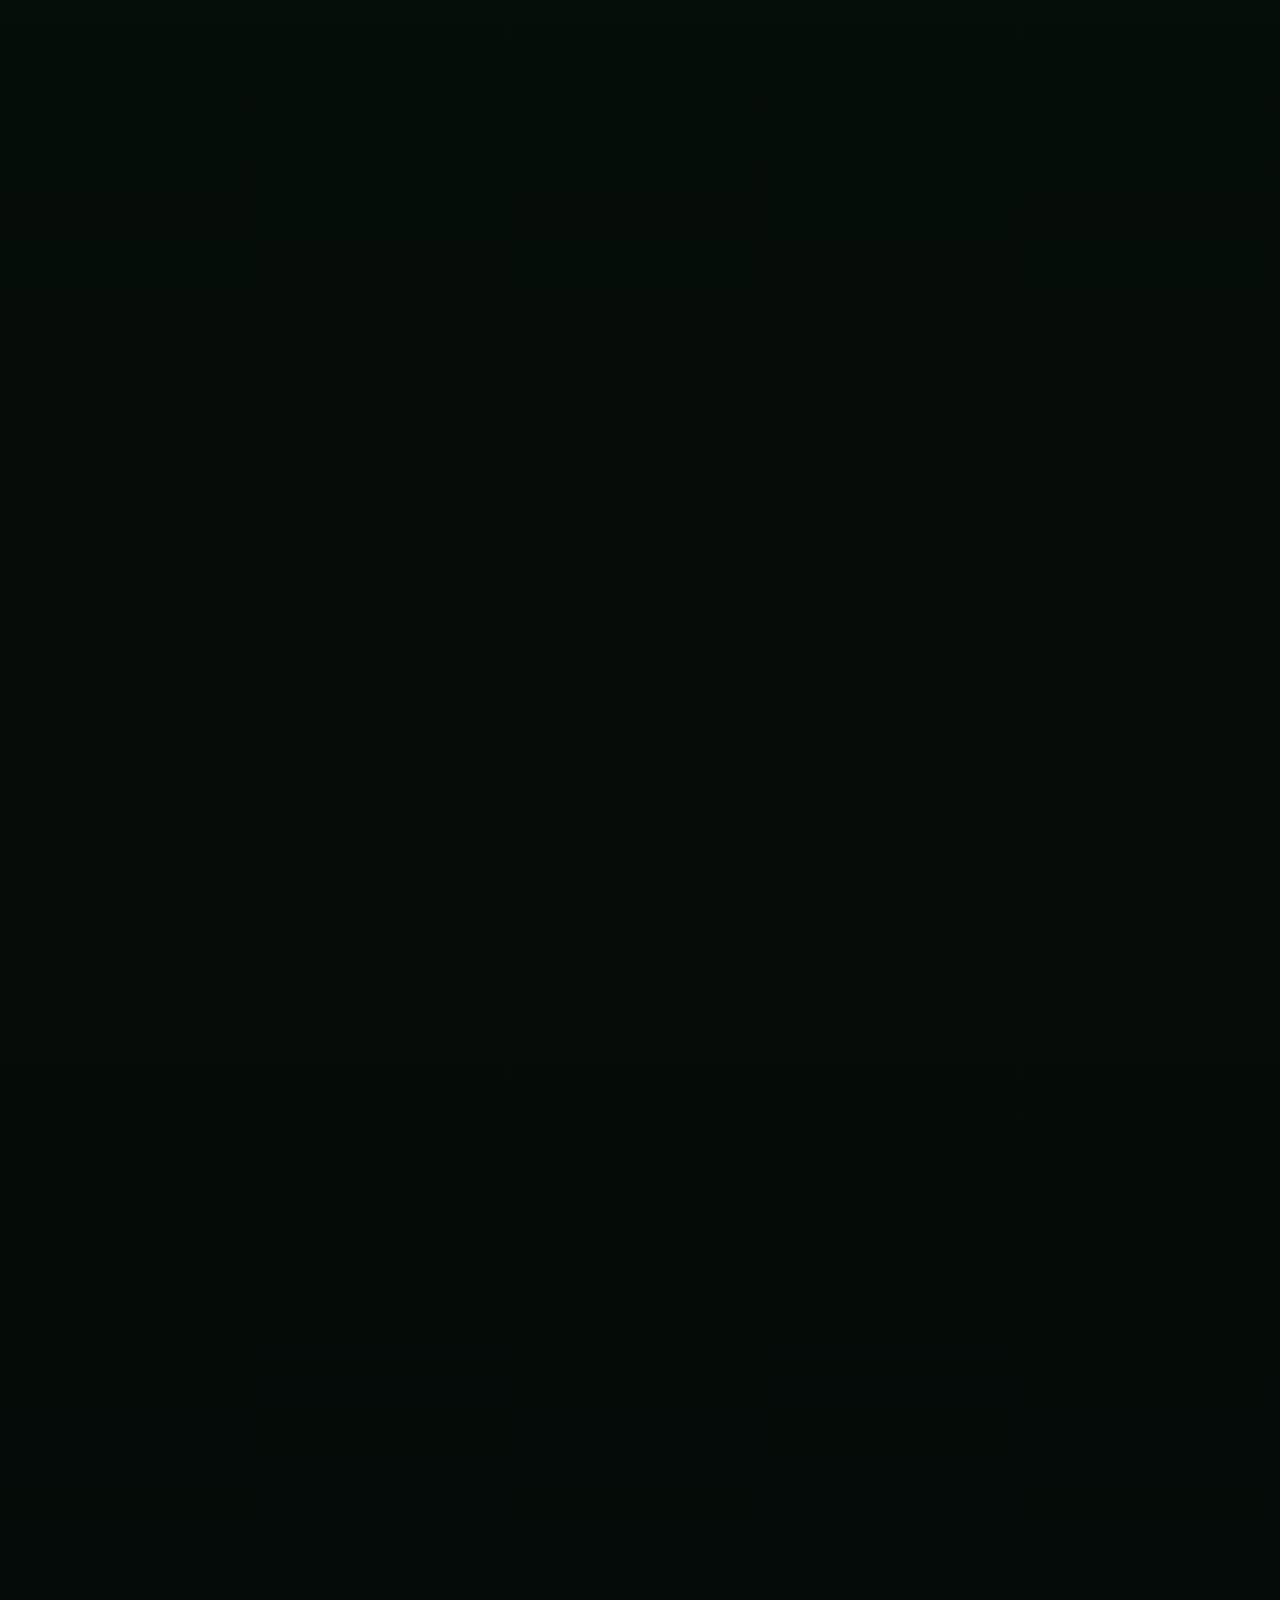
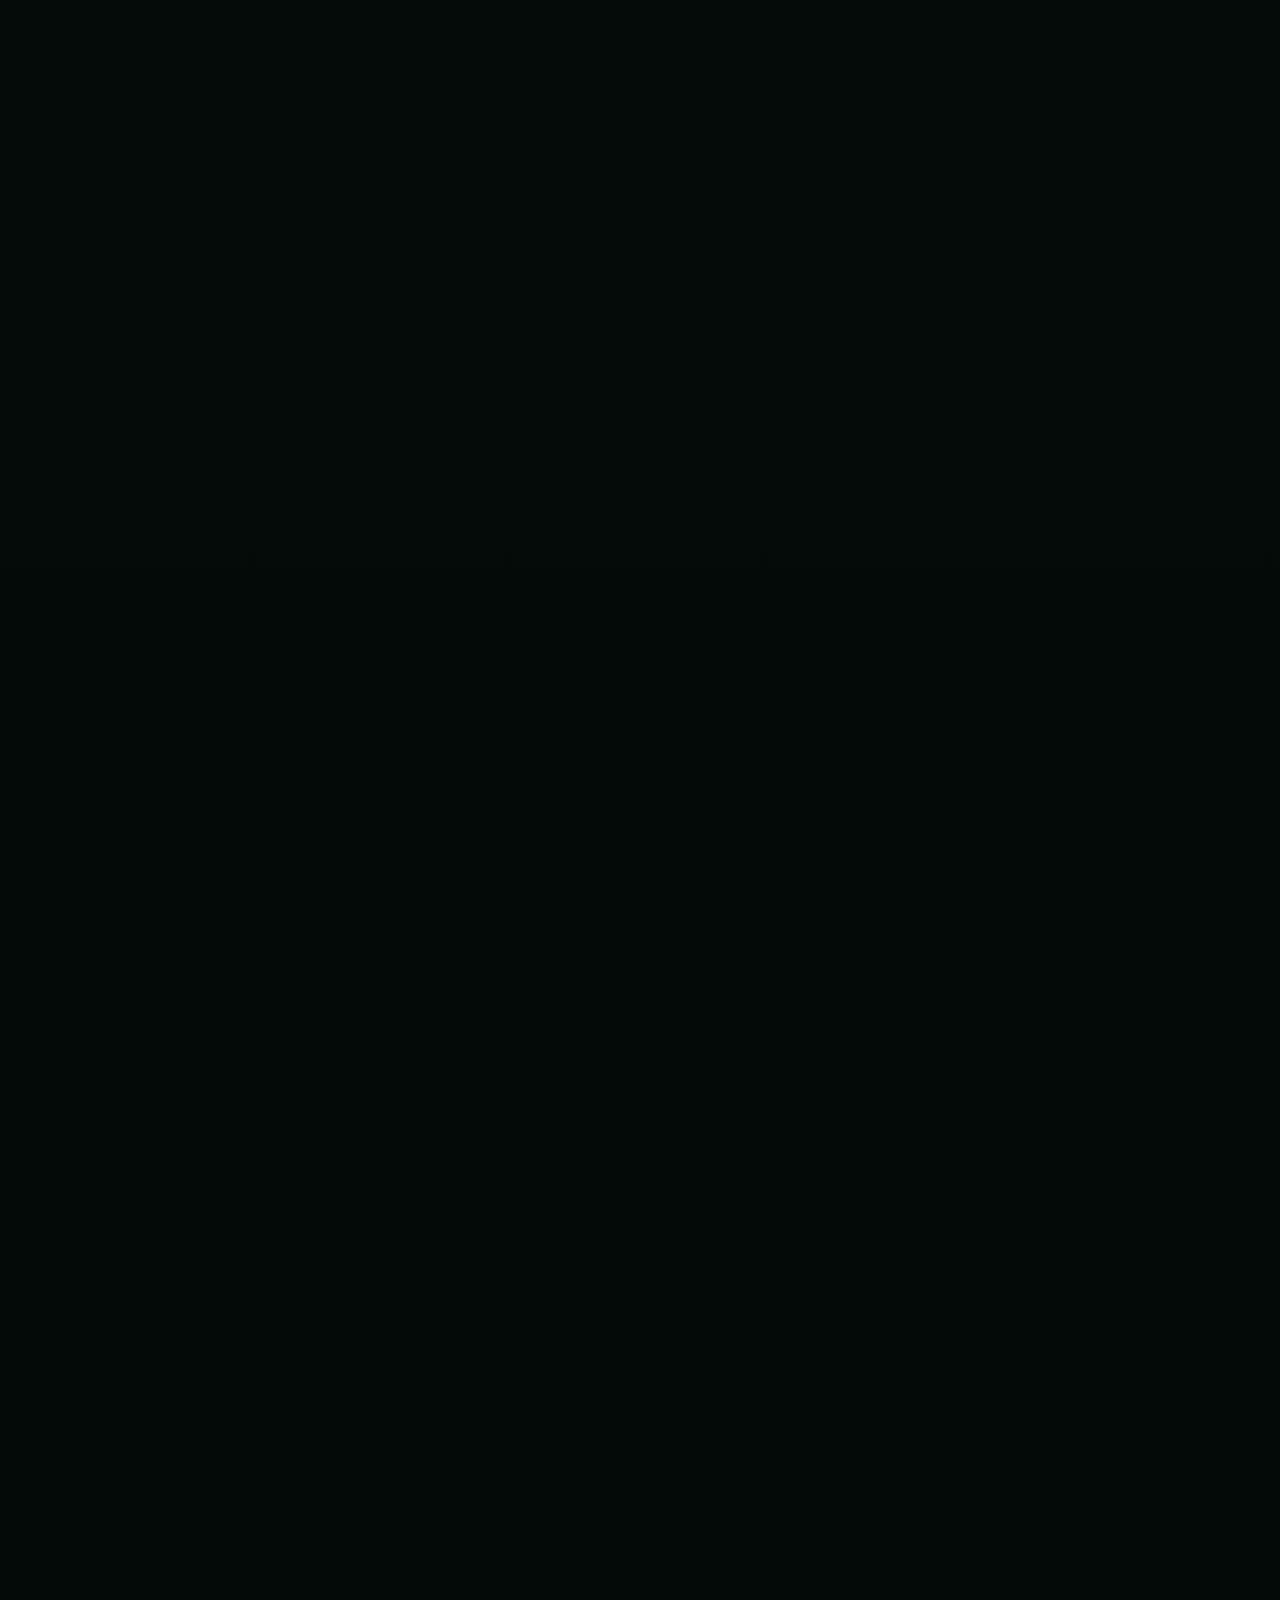
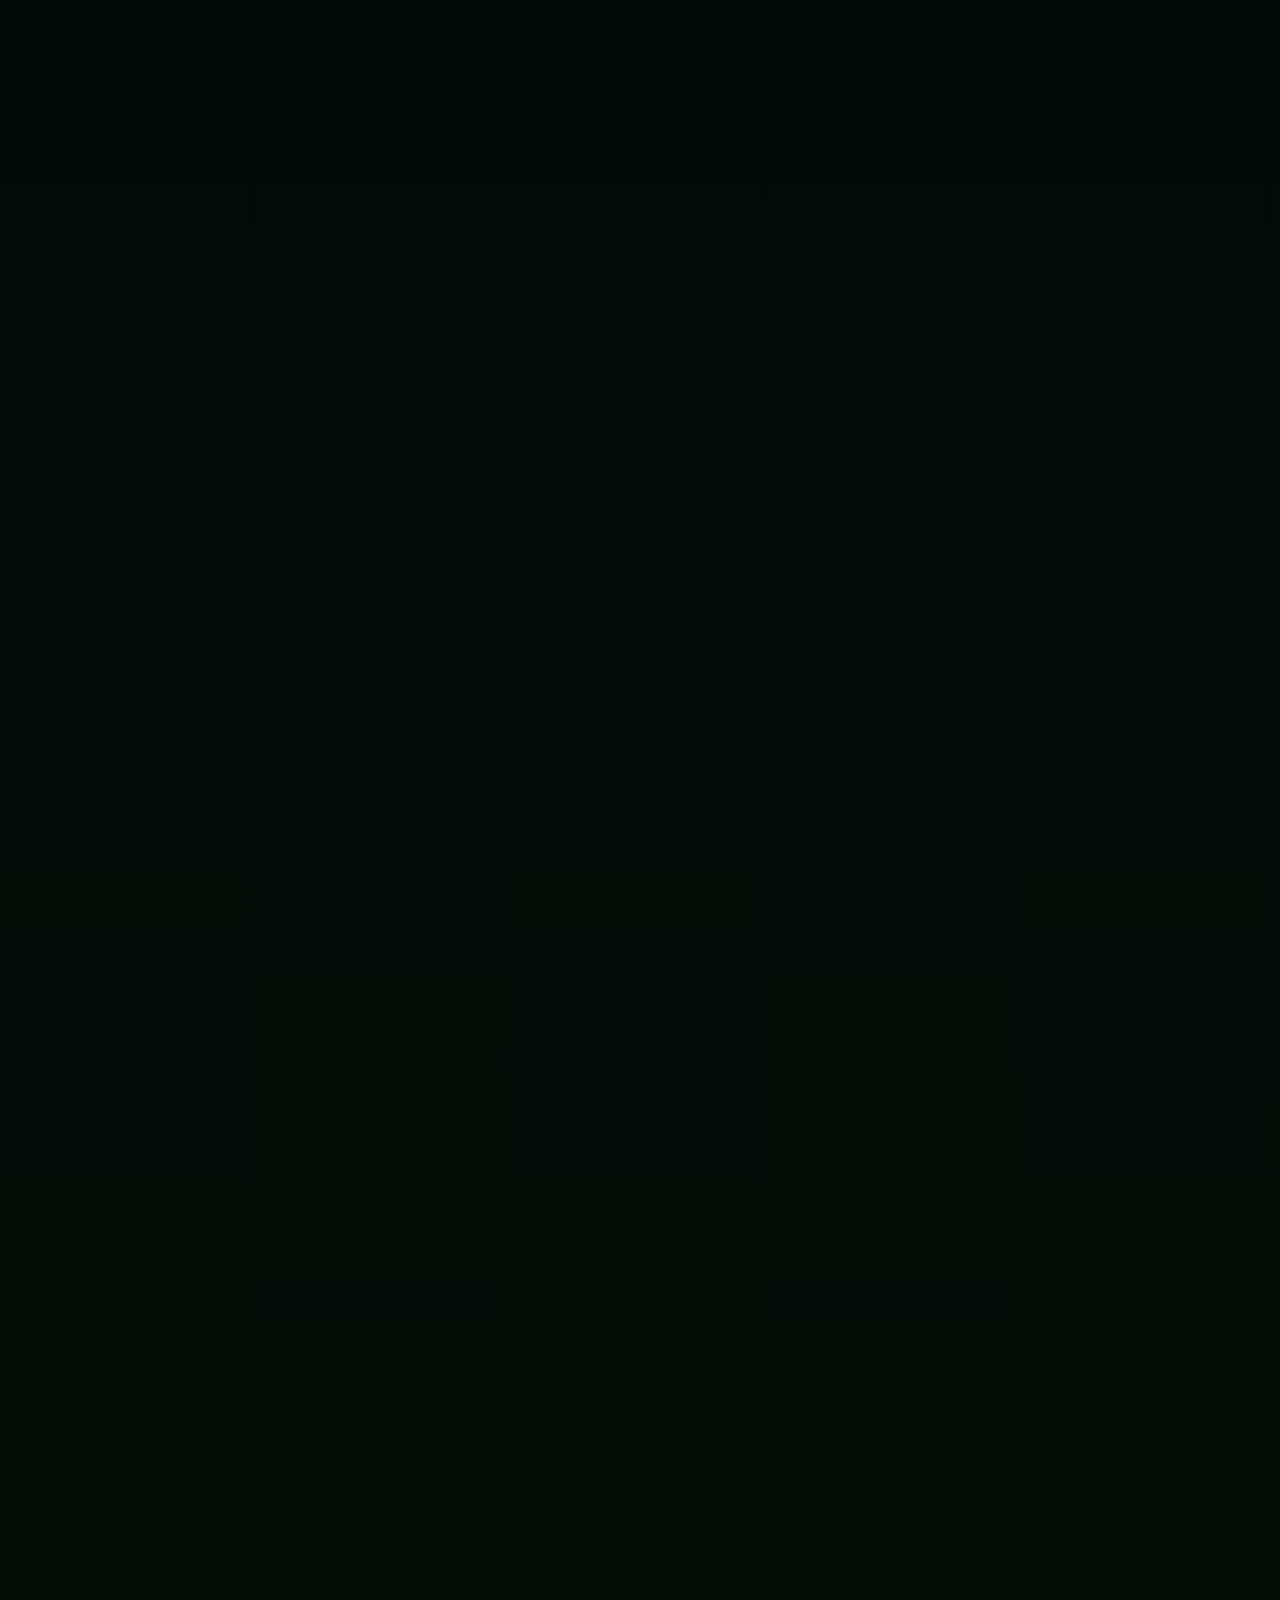
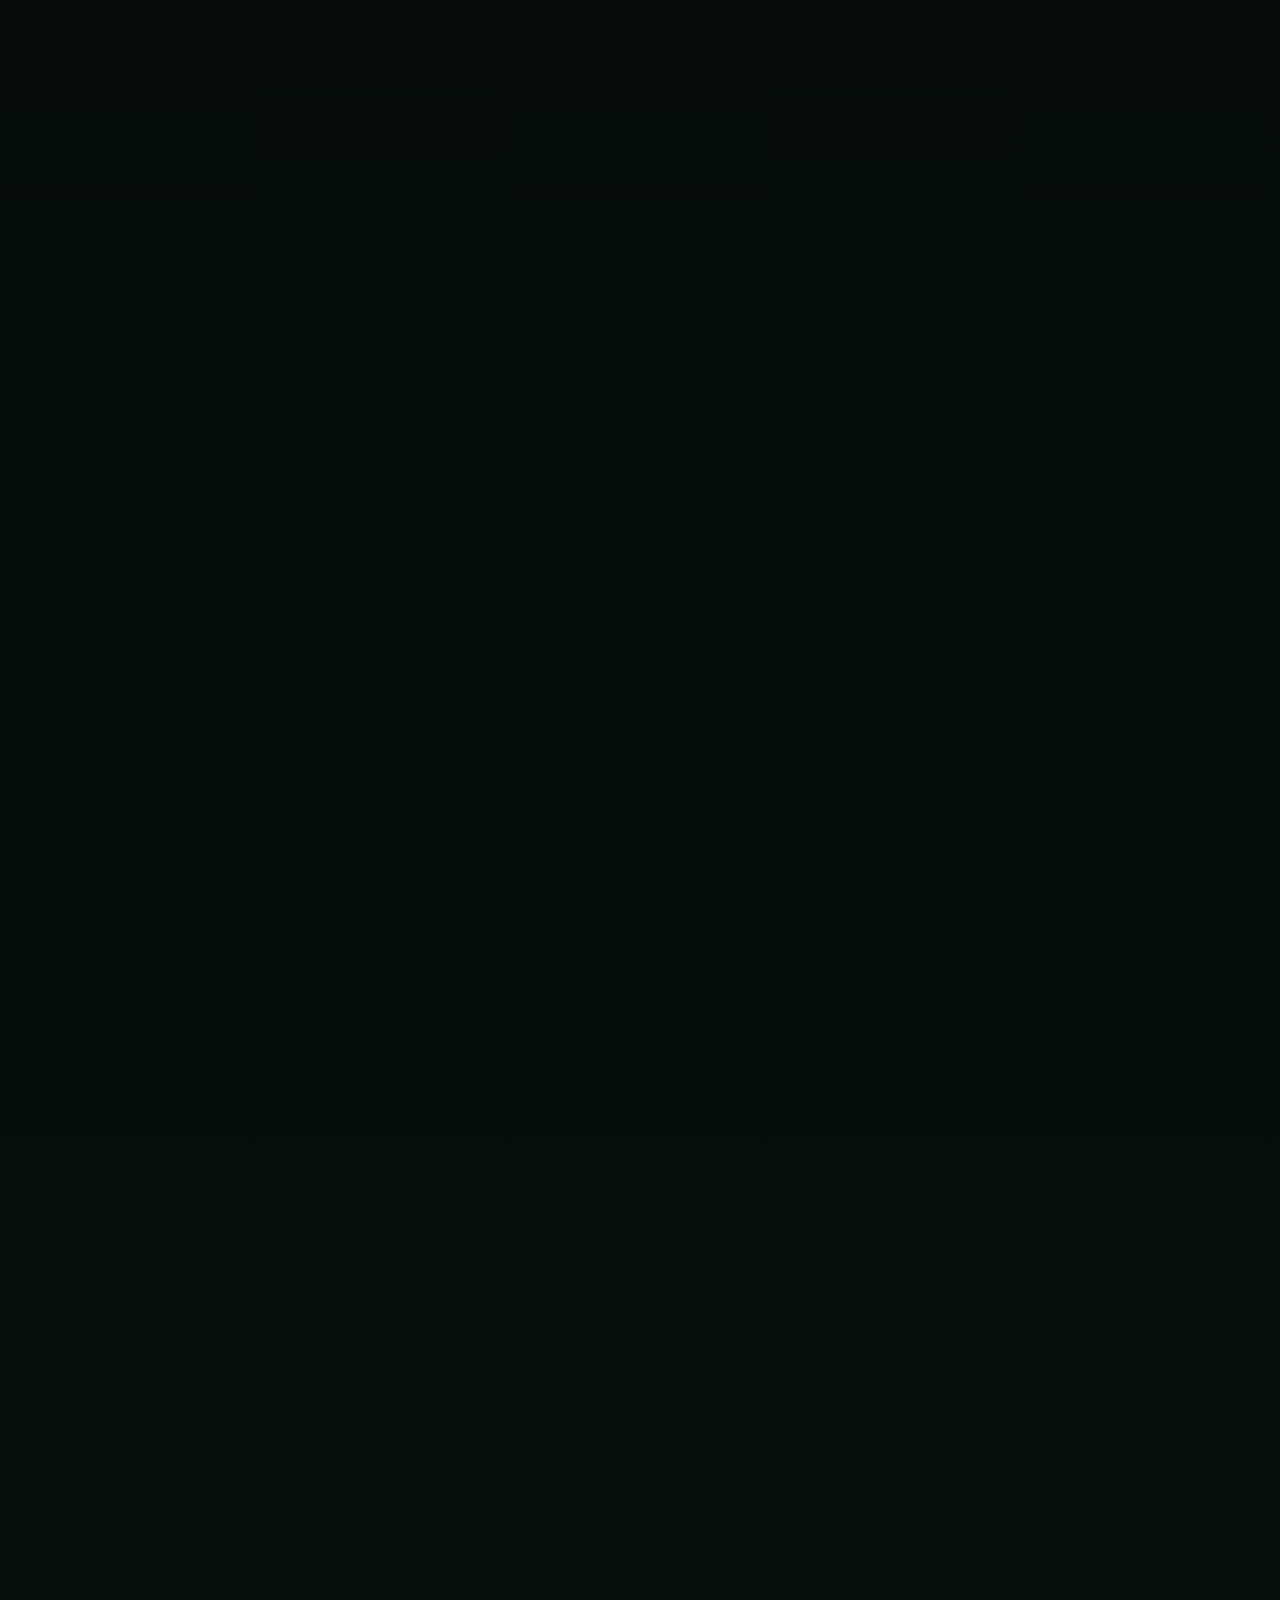
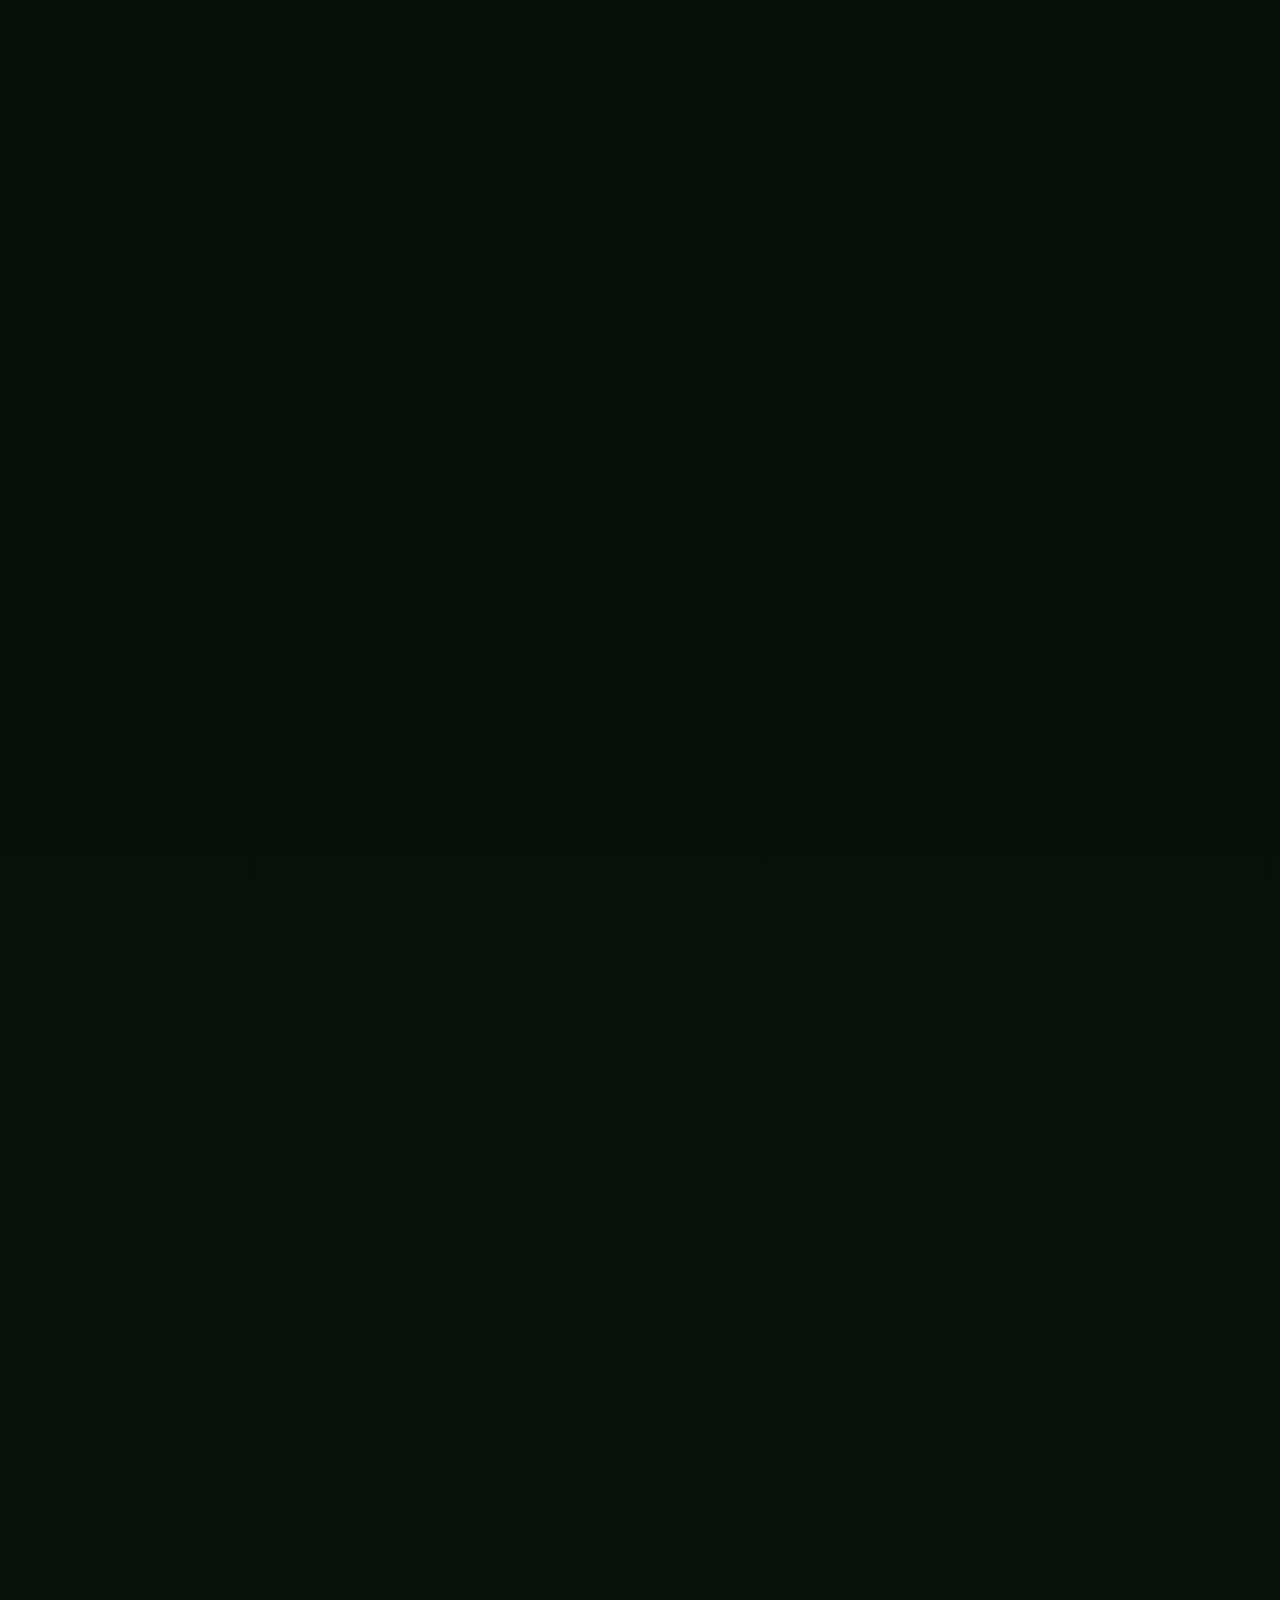
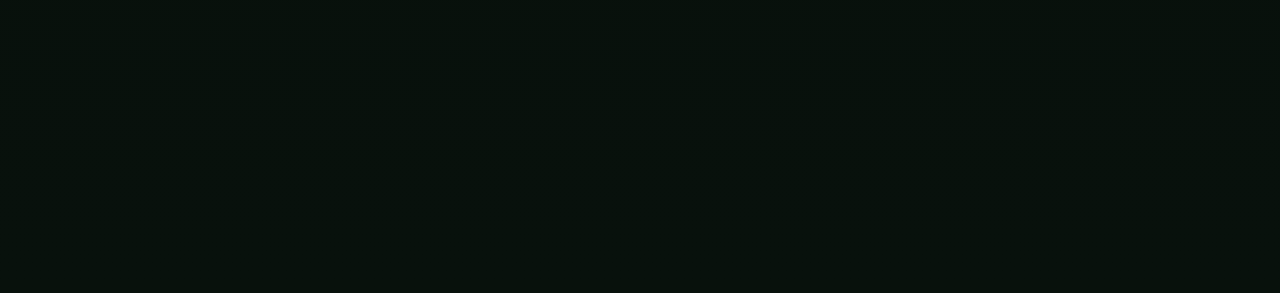
==== commit 3e732ac0: "Publish verified 250-page interactive book while preserving the garden Recover completed local work " ====
--- a/index.html
+++ b/index.html
@@ -13,9 +13,14 @@
   <link rel="preconnect" href="https://fonts.gstatic.com" crossorigin />
   <link href="https://fonts.googleapis.com/css2?family=Cormorant+Garamond:ital,wght@0,400;0,500;0,600;1,400;1,500&family=Manrope:wght@300;400;500;600&family=Parisienne&display=swap" rel="stylesheet" />
   <link rel="stylesheet" href="styles.css" />
+  <link rel="stylesheet" href="book-entry.css" />
   <title>Mariana floresce</title>
 </head>
 <body>
+  <a class="book-shortcut" href="livro/" aria-label="Abrir o livro Contos para Sumercé Linda">
+    <svg viewBox="0 0 24 24" fill="none" stroke="currentColor" stroke-width="1.3" aria-hidden="true"><path d="M12 5C8 2 4 3 2 4v15c4-2 7-1 10 1 3-2 6-3 10-1V4c-3-1-7-2-10 1Zm0 0v15"/></svg>
+    <span>o livro</span>
+  </a>
   <canvas id="nightCanvas" aria-hidden="true"></canvas>
   <canvas id="gardenCanvas" aria-hidden="true"></canvas>
   <div class="grain" aria-hidden="true"></div>
@@ -204,6 +209,22 @@
       </div>
     </section>
 
+    <section class="scene book-scene" id="sceneBook" aria-labelledby="bookInvitationTitle">
+      <div class="scene-inner book-invitation">
+        <a class="book-object reveal" href="livro/" aria-label="Abrir Contos para Sumercé Linda">
+          <img src="livro/assets/capa.webp" width="756" height="1072" alt="Capa de Contos para Sumercé Linda, do nada ao todo" loading="lazy" />
+        </a>
+        <div class="book-invitation-copy">
+          <p class="eyebrow reveal">o jardim também guarda histórias</p>
+          <h2 class="display reveal" id="bookInvitationTitle">Contos para<br /><span>Sumercé Linda</span></h2>
+          <p class="book-subtitle reveal">do nada ao todo</p>
+          <p class="body-copy reveal">Um lugar para sentar, abrir uma página<br />e deixar o mundo esperar um pouco.</p>
+          <a class="book-open-link reveal" href="livro/">abrir o livro <span aria-hidden="true">↗</span></a>
+          <p class="book-invitation-note reveal">14 contos · 250 páginas · no seu tempo</p>
+        </div>
+      </div>
+    </section>
+
     <section class="scene final-scene" id="sceneFinal">
       <div class="final-flower" id="finalFlower" aria-hidden="true">
         <span class="stem"></span>
--- a/book-entry.css
+++ b/book-entry.css
@@ -0,0 +1,6 @@
+/* Additive book invitation. The garden's original CSS and JS are unchanged. */
+.book-shortcut{position:fixed;z-index:71;top:24px;left:24px;display:flex;align-items:center;gap:10px;min-height:42px;padding:0 16px;color:#e5e8da;border:1px solid #d7ddc333;border-radius:999px;background:#09150dd9;backdrop-filter:blur(16px);font:11px var(--sans);letter-spacing:.16em;text-transform:uppercase;text-decoration:none;transition:background .2s,border-color .2s}
+.book-shortcut svg{width:19px;height:19px}.book-shortcut:hover{background:#223426;border-color:#d9c27e88}.book-shortcut:focus-visible,.book-open-link:focus-visible,.book-object:focus-visible{outline:2px solid var(--gold);outline-offset:6px}
+.book-scene{background:radial-gradient(ellipse at 22% 50%,#8b9d6920,transparent 55%);isolation:isolate}.book-invitation{display:grid;grid-template-columns:minmax(180px,360px) 1fr;align-items:center;gap:clamp(38px,8vw,140px);max-width:1080px}.book-object{display:block;position:relative;transform:perspective(1300px) rotateY(13deg) rotateZ(-3deg);box-shadow:-14px 13px 0 -6px #dcdbc9,-16px 15px 0 -6px #534935,0 35px 70px #0009;transition:transform .6s}.book-object img{width:100%;height:auto;display:block;border-radius:1px 5px 5px 1px}.book-object::after{content:"";position:absolute;inset:0;box-shadow:inset 7px 0 8px #0002;pointer-events:none}.book-object:hover{transform:perspective(1300px) rotateY(3deg) rotateZ(-1deg)}.book-subtitle{font:italic 28px var(--serif);color:var(--gold);margin:0 0 24px}.book-open-link{display:inline-flex;align-items:center;gap:30px;padding:15px 0;border-bottom:1px solid #d9c27e77;color:var(--ivory);font:15px var(--sans);text-decoration:none;margin:20px 0}.book-open-link span{color:var(--gold);font-size:24px}.book-invitation-note{color:#a9c7a4;font-size:10px;letter-spacing:.12em}
+@media(max-width:650px){.book-shortcut{top:18px;left:16px}.book-invitation{grid-template-columns:1fr;text-align:center;gap:48px}.book-object{width:min(54vw,260px);margin:auto}.book-invitation .display{font-size:2.7rem}.book-invitation-copy .body-copy{font-size:16px}}
+@media(prefers-reduced-motion:reduce){.book-object,.book-shortcut{transition:none}.book-object{transform:none}}
